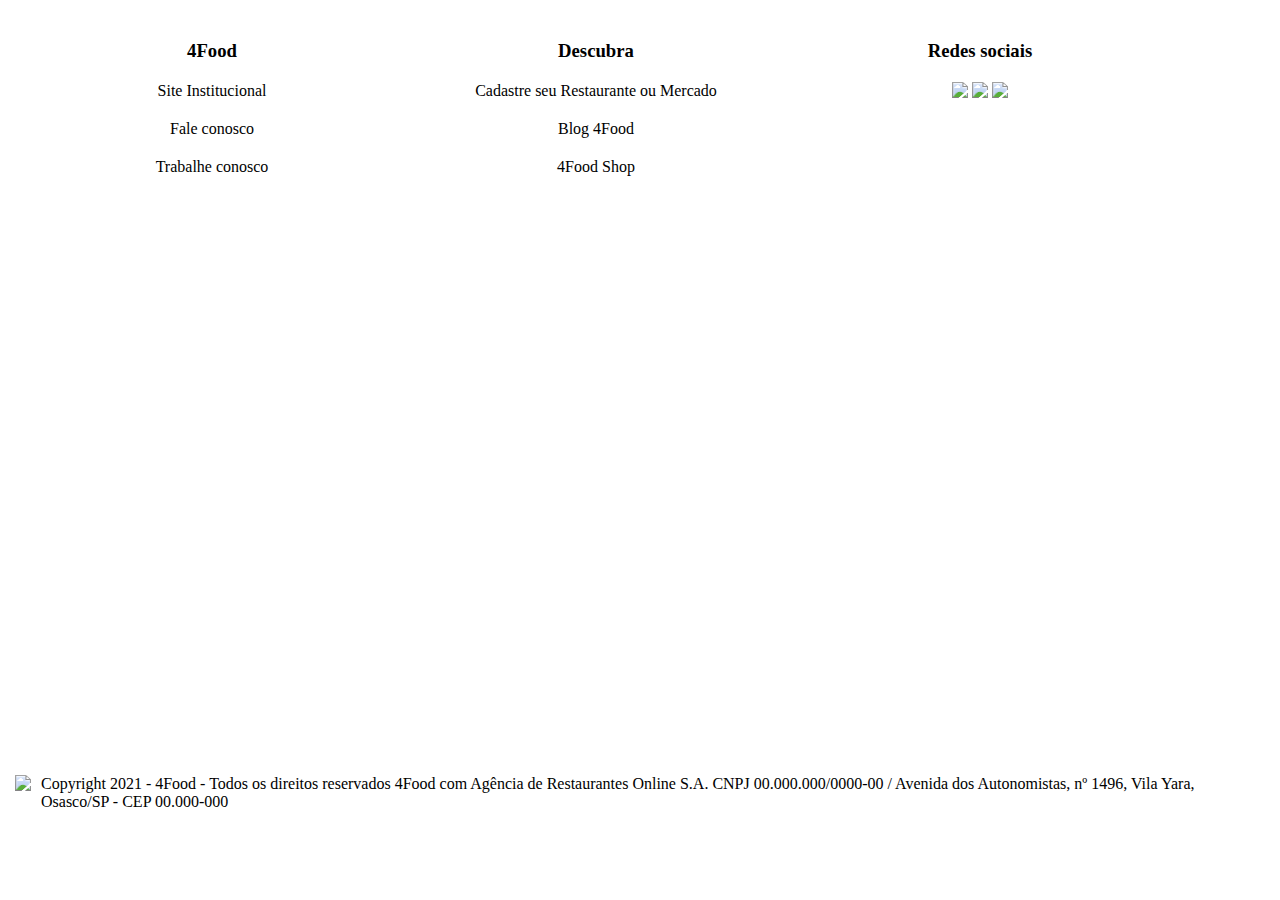
==== index.html @ 85aeff0b "Merge pull request #2 from future4code/marcos-footer" ====
<!DOCTYPE html>
<html lang="pt-BR">

<head>
    <meta charset="UTF-8">
    <meta http-equiv="X-UA-Compatible" content="IE=edge">
    <meta name="viewport" content="width=device-width,user-scalable=yes, initial-scale=1.0">
    <title>Document</title>
    <link rel="stylesheet" type="text/CSS" href="style.css">
</head>

<body>
    <header>

    </header>
    <main>

    </main>
    <section>
        <div class="colunas-section">
            <div class="filhos">
                <h3> 4Food</h3>
                <p>Site Institucional</p>
                <p>Fale conosco</p>
                <p>Trabalhe conosco</p>

            </div>
            <div class="filhos">
                <h3> Descubra</h3>
                <p> Cadastre seu Restaurante ou Mercado</p>
                <p> Blog 4Food</p>
                <p>4Food Shop</p>
            </div>
            <div class="icones">
                <h3> Redes sociais</h3>
                <a href="https://twitter.com/" target="_blank"><img src="../Shaw-landing-page2/png/twitter.png"></a>
                <a href="https://pt-br.facebook.com/" target="_blank"> <img
                        src="../Shaw-landing-page2/png/facebook.png"></a>
                <a href="https://www.instagram.com/" target="_blank"> <img
                        src="../Shaw-landing-page2/png/instagram.png"></a>
            </div>
        </div>

    </section>

    <footer>
        <div class="logo">
            <img src="../Shaw-landing-page2/png/4food.png">
        </div>
        <div>
            <div class="divP">
                <p>Copyright 2021 - 4Food - Todos os direitos reservados 4Food com Agência de Restaurantes Online S.A.

                    CNPJ 00.000.000/0000-00 / Avenida dos Autonomistas, nº 1496, Vila Yara, Osasco/SP - CEP 00.000-000
                </p>
            </div>


    </footer>

</body>

</html>
---- style.css ----
*{
    margin: 0;
    padding: 0;
}

.filhos{
    text-align: center;
    
}

.icones img{
    width: 20px;
}

section{
    display: flex;       
    columns: repeat(3);    
    column-gap: 20px;
    margin: 20px;
    height: 80vh;
    text-align: center;  
    border: 20px;
    
}
section h3{
    width: 30vw;
    margin-bottom: 20px;
    margin-top: 20px;
}
.colunas-section{
    display:flex;
    flex-flow: row wrap;
    text-align: center;
    width: 90vw;
    justify-content: center;  

    
}
section p{
    margin-bottom: 20px;
}

footer{    
    padding: 10px;
    display: flex;  
    /* background-color: aqua;  */
    
    
}

.logo img{
    width: 50px;   

}
.logo{
    /* width: 10vw;     */
    /* align-self: flex-start; */
    align-items: flex-end;
    margin: 5px;
}
.divP{
    /* width: 40vw; */
    margin: 5px;
    
}
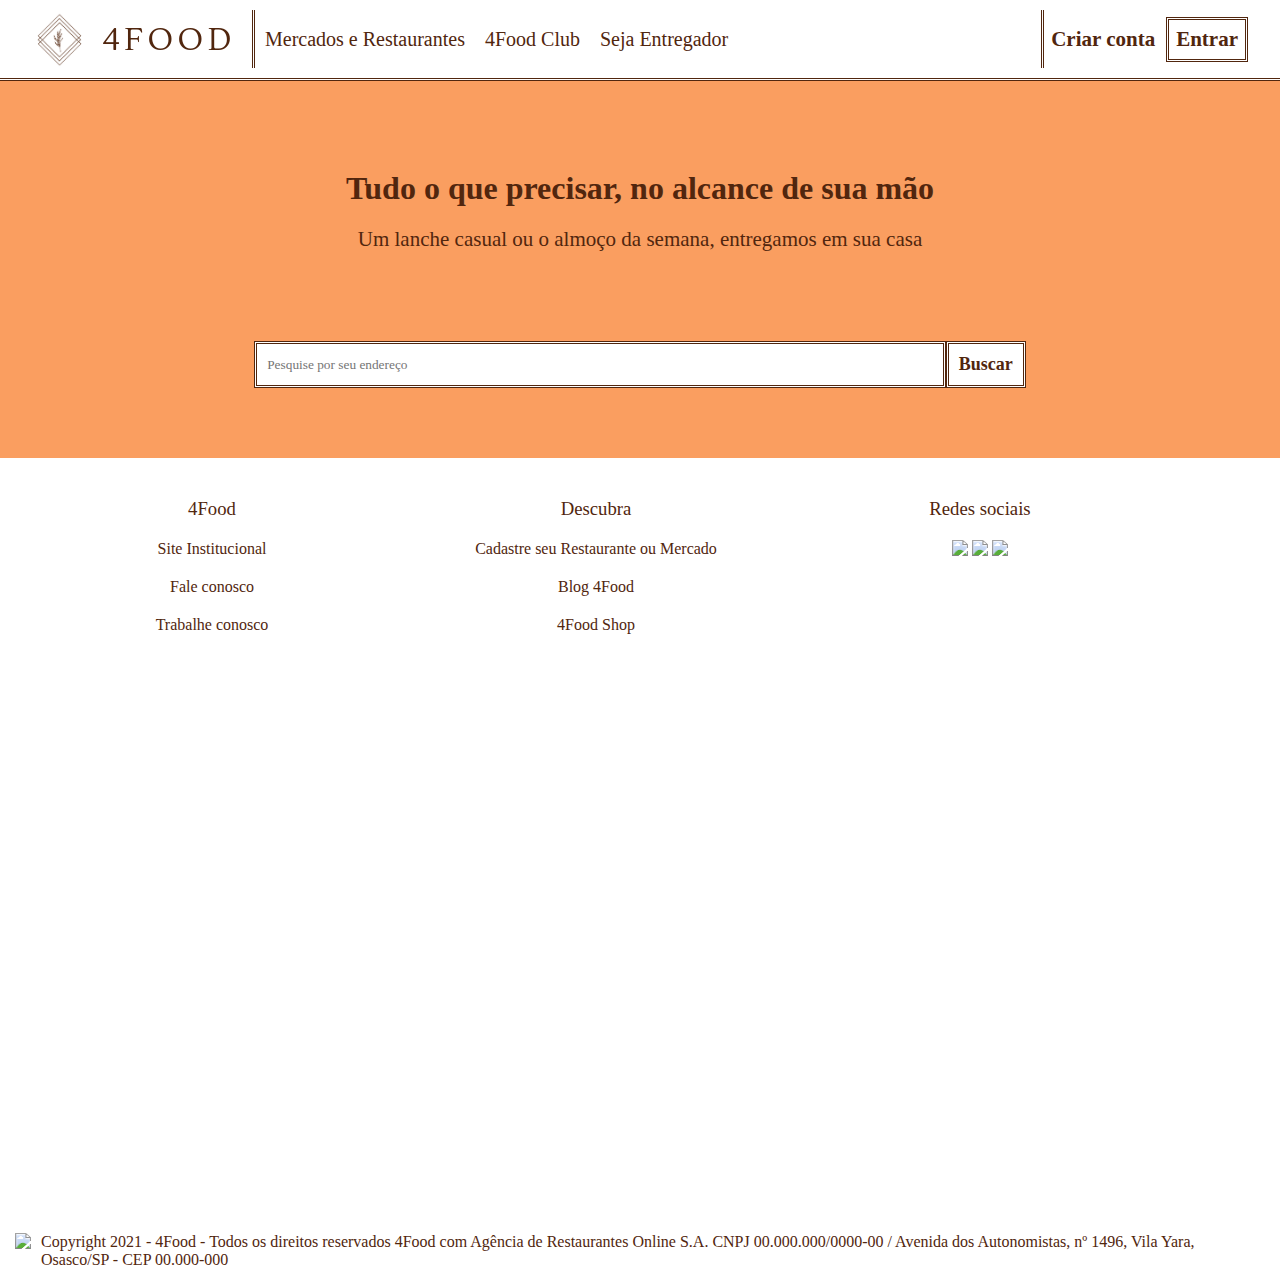
==== commit 0f8d2fd3: "Merge branch 'master' into matheus-souza-header" ====
--- a/index.html
+++ b/index.html
@@ -11,9 +11,36 @@
 
 <body>
     <header>
-
+        <div id="header-flexpai">
+            <div id="header-esquerda">
+                <div id="logo">
+                    <img id="logo-img1" src="/img-header/Logo.png" alt="Logo 4Food">
+                    <img id="logo-img2" src="/img-header/Texto-logo.png" alt="4Food">
+                </div>
+                <div id="menu-header">
+                    <p>Mercados e Restaurantes</p>
+                    <p>4Food Club</p>
+                    <p>Seja Entregador</p>
+                </div>
+            </div>
+            <div class="login">
+                <a href=""><button id="botao-criar">Criar conta</button></a>
+                <a href=""><button>Entrar</button></a>
+            </div>
+        </div>
     </header>
     <main>
+        <div id="container-chamadas">
+            <div id="chamada1">
+                <h1>Tudo o que precisar, no alcance de sua mão</h1>
+                <h2>Um lanche casual ou o almoço da semana, entregamos em sua casa</h2>
+            </div>
+            <div id="pesquisa-endereco">
+                <input type="text" placeholder="Pesquise por seu endereço">
+                <button type="submit">Buscar</button>
+            </div>
+        </div>
+       
 
     </main>
     <section>
--- a/style.css
+++ b/style.css
@@ -1,6 +1,253 @@
 *{
     margin: 0;
     padding: 0;
+    color: #51260e;
+    font-family: 'Times New Roman', Times, serif;
+    font-weight: lighter;
+}
+
+/* Definições Header*/
+
+header{
+    /* background-color: aqua; */
+    display: flex;
+    justify-content: center;
+    border-bottom: 3px double #51260e;
+}
+#header-flexpai{
+    /* background-color: aqua; */
+    display: flex;
+    flex-flow: row wrap;
+    align-items: center;
+    justify-content: space-between;
+    width: 95vw;
+    height: auto;
+}
+#header-esquerda{
+    width: 75%;
+    display: flex;
+    flex-flow: row wrap;
+    align-items: center;
+}
+#logo{
+    /* background-color: aqua; */
+    border-right: 3px double #51260e;
+    display: flex;
+    width: 220px;
+    align-items: center;
+    margin:10px 0;
+}
+#logo-img1{
+    width: 55px;
+}
+#menu-header{
+    /* background-color: aqua; */
+    display: flex; 
+    flex-flow: row wrap;
+}
+#menu-header p{
+    font-size: 20px;
+    margin: 0 10px;
+}
+.login{
+    /* background-color: aqua; */
+    border-left: 3px double #51260e;
+    padding: 4.5px 0;
+}
+.login button{
+    border: 3px double #51260e;
+    background-color: #ffffffff;
+    font: bold 21px serif;
+    margin: 2px 0px;
+    padding: 7px;
+}
+#botao-criar{
+    border: none;
+    background-color: #ffffffff;
+    font: bold 21px serif;
+    margin: 2px 0px;
+    padding: 7px;
+}
+
+/* Definições responsividade Header*/
+
+@media screen and (min-device-width:439px) and (max-device-width:995px){
+
+    #header-esquerda{
+        width: 50%;
+        display: flex;
+        flex-flow: row wrap;
+        align-items: center;
+    }
+    #menu-header{
+        display: none; 
+        flex-flow: row wrap;
+    }
+}
+
+@media screen and (min-device-width:386px) and (max-device-width:438px){
+
+    #header-esquerda{
+        width: 50%;
+        display: flex;
+        flex-flow: row wrap;
+        align-items: center;
+    }
+    #logo{
+        border-right: 0px double #51260e;
+        display: flex;
+        width: 90%;
+        align-items: center;
+        margin:10px 0;
+    }
+    #logo-img2{
+        width: 70%;
+    }
+    #logo-img1{
+        width: 30%;
+    }
+    #menu-header{
+        display: none; 
+        flex-flow: row wrap;
+    }
+    .login{
+        /* background-color: aqua; */
+        border-left: 3px double #51260e;
+        padding: 4.5px 0;
+    }
+    .login button{
+        border: 3px double #51260e;
+        background-color: #ffffffff;
+        font: bold 18px serif;
+        margin: 2px 0px;
+        padding: 7px;
+    }
+    #botao-criar{
+        border: none;
+        background-color: #ffffffff;
+        font: bold 18px serif;
+        margin: 2px 0px;
+        padding: 7px;
+    }
+}
+@media screen and (min-device-width:320px) and (max-device-width:385px){
+
+    #header-esquerda{
+        width: 50%;
+        display: flex;
+        flex-flow: row wrap;
+        align-items: center;
+    }
+    #logo{
+        border-right: 0px double #51260e;
+        display: flex;
+        width: 90%;
+        align-items: center;
+        margin:10px 0;
+    }
+    #logo-img2{
+        width: 70%;
+    }
+    #logo-img1{
+        width: 30%;
+    }
+    #menu-header{
+        display: none; 
+        flex-flow: row wrap;
+    }
+    .login{
+        border-left: 3px double #51260e;
+        padding: 4.5px 20px;
+    }
+    .login button{
+        border: 3px double #51260e;
+        background-color: #ffffffff;
+        font: bold 18px serif;
+        margin: 2px 0px;
+        padding: 7px;
+    }
+    #botao-criar{
+        display: none;
+        border: none;
+        background-color: #ffffffff;
+        font: bold 18px serif;
+        margin: 2px 0px;
+        padding: 7px;
+    }
+}
+
+/* Definições da Main */
+
+#container-chamadas{
+    background-color: #fa9e60;
+    display: flex;
+    flex-direction: column;
+    justify-content: center;
+    text-align: center;
+    align-items: center;
+
+}
+#chamada1{
+    width: 50%;
+    height: 20vh;
+    padding: 40px 0;
+    display: flex;
+    flex-direction: column;
+    text-align: center;
+    justify-content: center;   
+}
+#chamada1 h1{
+    margin: 10px 0;
+    font-size: 32px;
+    font-weight: bold;
+}
+#chamada1 h2{
+    margin: 10px 0;
+    font-size: 21px;
+    font-weight: lighter;
+}
+#pesquisa-endereco{
+    /* background-color: aqua; */
+    width: 65%;
+    padding-bottom: 70px;
+    display: flex;
+    flex-direction: row;
+    justify-content: center;
+}
+#pesquisa-endereco input{
+    width: 80%;
+    padding: 10px;
+    border: 3px double ;
+}
+#pesquisa-endereco button{
+    border: 3px double #51260e;
+    background-color: #ffffffff;
+    font: bold 18px serif;
+    padding: 10px;
+}
+
+/* Responsividade Container Chamadas*/
+
+@media screen and (min-device-width:320px) and (max-device-width:425px){
+    #chamada1{
+        width: 85%;
+        height: 20vh;
+        padding: 40px 0;
+        display: flex;
+        flex-direction: column;
+        text-align: center;
+        justify-content: center;   
+    }
+    #pesquisa-endereco{
+        /* background-color: aqua; */
+        width: 85%;
+        padding-bottom: 70px;
+        display: flex;
+        flex-direction: row;
+        justify-content: center;
+    }
+}
+=======
 }
 
 .filhos{
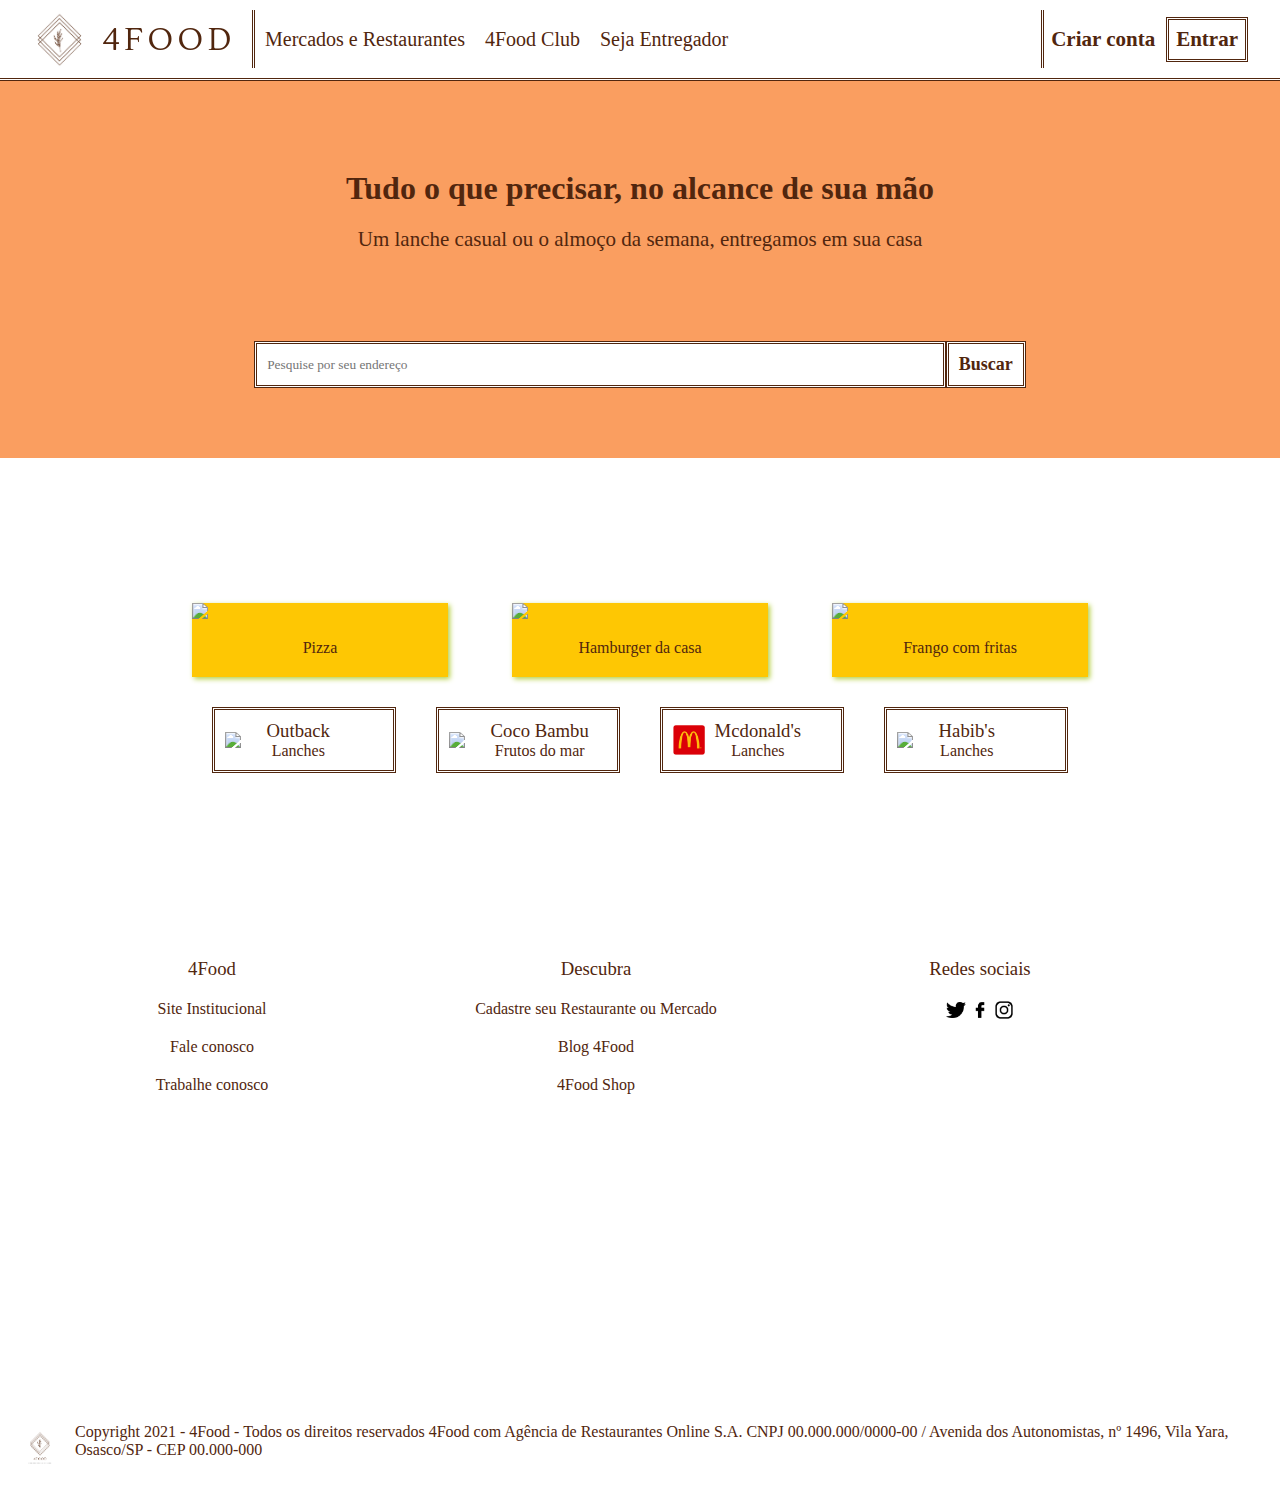
==== commit 6935360e: "cards-produtos e cards mercados" ====
--- a/index.html
+++ b/index.html
@@ -40,9 +40,73 @@
                 <button type="submit">Buscar</button>
             </div>
         </div>
-       
+
+        <div id="chamada2">
+            <div id="container-produtos">
+                <div class="card-produtos">
+                    <img class="img-produtos"
+                        src="https://encrypted-tbn0.gstatic.com/images?q=tbn:ANd9GcTQbc4IU8F9WM96T_GOR7ma2NWfwMwD1ORxpg&usqp=CAU">
+                    <p>Pizza</p>
+                </div>
+
+                <div class="card-produtos">
+                    <img class="img-produtos"
+                        src="https://p4.wallpaperbetter.com/wallpaper/902/877/69/hamburger-desktop-photo-wallpaper-preview.jpg">
+                    <p>Hamburger da casa</p>
+                </div>
+
+                <div class="card-produtos">
+                    <img class="img-produtos"
+                        src="https://img.elo7.com.br/product/original/22565B3/adesivo-parede-prato-comida-frango-salada-restaurante-lindo-adesivo-parede.jpg">
+                    <p>Frango com fritas</p>
+                </div>
+            </div>
+
+            <div id="container-mercados">
+                <div class="card-mercado">
+                    <img class="img-mercado" src="https://faminto.com/view/img/menu/2442/logo.png">
+                    <div class="texto-mercado">
+                        <h3>Outback</h3>
+                        <p>Lanches</p>
+                    </div>
+
+                </div>
+
+                <div class="card-mercado">
+                    <img class="img-mercado"
+                        src="https://static-images.ifood.com.br/image/upload/t_high/logosgde/725cba27-3ad0-4ae4-8fef-99df987c9c67_COCOB_IANIA.png">
+                    <div class="texto-mercado">
+                        <h3>Coco Bambu</h3>
+                        <p>Frutos do mar</p>
+                    </div>
+
+                </div>
+
+                <div class="card-mercado">
+                    <img class="img-mercado"
+                        src="[data-uri]">
+                    <div class="texto-mercado">
+                        <h3>Mcdonald's</h3>
+                        <p>Lanches</p>
+                    </div>
+
+                </div>
+
+                <div class="card-mercado">
+                    <img class="img-mercado" src="https://site.alphacode.com.br/wp-content/uploads/2019/08/icon.png">
+                    <div class="texto-mercado">
+                        <h3>Habib's</h3>
+                        <p>Lanches</p>
+                    </div>
+
+                </div>
+            </div>
+        </div>
+
+
 
     </main>
+
     <section>
         <div class="colunas-section">
             <div class="filhos">
@@ -60,11 +124,9 @@
             </div>
             <div class="icones">
                 <h3> Redes sociais</h3>
-                <a href="https://twitter.com/" target="_blank"><img src="../Shaw-landing-page2/png/twitter.png"></a>
-                <a href="https://pt-br.facebook.com/" target="_blank"> <img
-                        src="../Shaw-landing-page2/png/facebook.png"></a>
-                <a href="https://www.instagram.com/" target="_blank"> <img
-                        src="../Shaw-landing-page2/png/instagram.png"></a>
+                <a href="https://twitter.com/" target="_blank"><img src="/png/twitter.png"></a>
+                <a href="https://pt-br.facebook.com/" target="_blank"> <img src="/png/facebook.png"></a>
+                <a href="https://www.instagram.com/" target="_blank"> <img src="/png/instagram.png"></a>
             </div>
         </div>
 
@@ -72,7 +134,7 @@
 
     <footer>
         <div class="logo">
-            <img src="../Shaw-landing-page2/png/4food.png">
+            <img src="/png/4food.png">
         </div>
         <div>
             <div class="divP">
--- a/style.css
+++ b/style.css
@@ -247,11 +247,95 @@
         justify-content: center;
     }
 }
-=======
-}
-
+
+/* <<<<<<<<< id = chamada2 >>>>>>>>>> */
+
+#chamada2{
+    display: flex;
+    flex-direction: column;    
+    align-items: center;
+    justify-content: center;
+    margin-top: 10px;
+    min-height: 50vh;    
+    column-gap: 10px;
+    
+    /* background-color: #51260e;  */
+    
+    
+}
+#container-produtos{
+    display: flex;
+    flex-direction: row;
+    align-items: center;
+    justify-content: space-between;
+    margin: 10px;
+    width: 70vw;
+}
+
+#container-mercados{
+    display: flex;
+    flex-direction: row;
+    align-items: center;
+    justify-content: space-between;
+    width: 70vw;
+}
+.card-produtos{
+    display: flex;
+    flex-direction: column;
+    justify-content: space-between;
+    align-items: center;
+    box-shadow: 2px 2px 5px #b6d048;
+    text-align: center;
+    width: 20vw;
+    background-color: #fec703;
+}
+
+.card-produtos:hover{
+    -moz-transform: scale(1.1);
+    -webkit-transform: scale(1.3);
+    transform: scale(1.1);
+    transition: 0.2s;
+
+}
+.img-produtos{
+    width: 100%;
+}
+
+.card-produtos p{
+    margin: 20px 0;
+}
+
+.card-mercado{
+    display: flex;
+    flex-direction: row;
+    /* justify-content: space-between; */
+    align-items: center;
+    border: 3px double #51260e;
+    text-align: center;
+    width: 20%;
+    padding: 10px;
+    margin: 20px;
+    transition: 0.8s linear;
+}
+
+.card-mercado:hover{
+    box-shadow: 0px 0px 0px 15px #51260e;
+}
+
+.texto-mercado{
+    margin: 0 10px;
+}
+.img-mercado{
+    width: 20%;
+    
+}
+
+
+
+/* <<<<<<<<<<< Section e Footer>>>>>>>>>>> */
 .filhos{
-    text-align: center;
+    text-align: center;   
+   
     
 }
 
@@ -264,7 +348,7 @@
     columns: repeat(3);    
     column-gap: 20px;
     margin: 20px;
-    height: 80vh;
+    height: 50vh;
     text-align: center;  
     border: 20px;
     
@@ -273,6 +357,7 @@
     width: 30vw;
     margin-bottom: 20px;
     margin-top: 20px;
+    text-align: center;
 }
 .colunas-section{
     display:flex;
@@ -289,8 +374,7 @@
 
 footer{    
     padding: 10px;
-    display: flex;  
-    /* background-color: aqua;  */
+    display: flex;    
     
     
 }
@@ -299,14 +383,57 @@
     width: 50px;   
 
 }
-.logo{
-    /* width: 10vw;     */
-    /* align-self: flex-start; */
+.logo{    
     align-items: flex-end;
     margin: 5px;
 }
-.divP{
-    /* width: 40vw; */
+.divP{    
     margin: 5px;
     
 }
+
+/* <<<<<<<<<<<<<<<<<<<<<<<Responsividade da chamada2>>>>>>>>>>>>>>>>> */
+
+@media screen and (min-device-width : 320px) and (max-device-width : 480px){
+    
+    .card-produtos p{
+        font-size: 0.8rem;
+    }
+    
+    #container-mercados{ 
+        display: grid; 
+        grid-template-columns: repeat(2, 50%);        
+        gap: 10px;        
+        margin: 0 20px;
+        padding: 0 10px;     
+        
+    }   
+    
+    .card-mercado{
+        width: 120px;
+        padding: 5px;
+        margin: 10px;
+    }
+
+    .texto-mercado h3{       
+        font-size: 0.8rem;
+    }
+    .texto-mercado p{
+        font-size: 0.6rem;
+    }
+
+    .img-mercado{
+        width: 50%;
+    }
+
+    .filhos{
+        display: flex;
+        flex-direction: column;
+        justify-content: flex-end;
+        align-items: center;
+    }
+
+    section{
+        height: 60vh;
+    }
+}
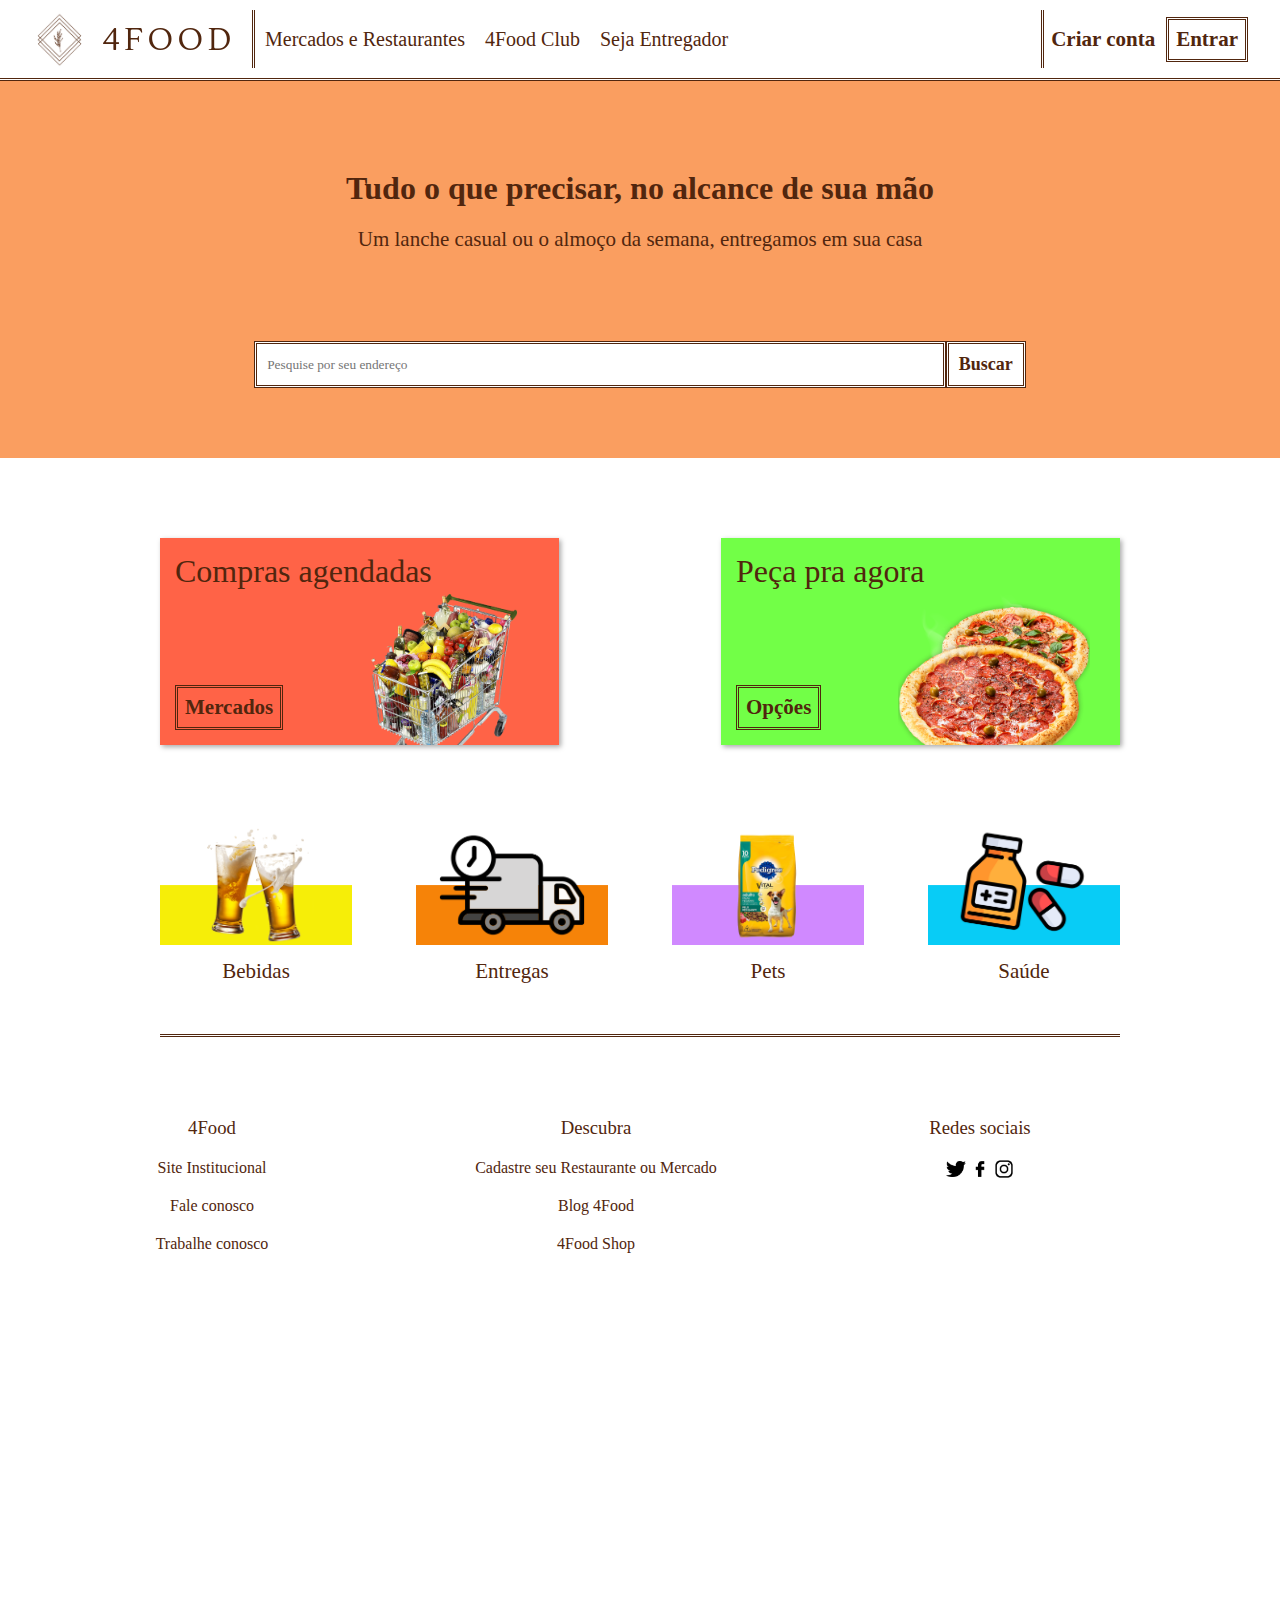
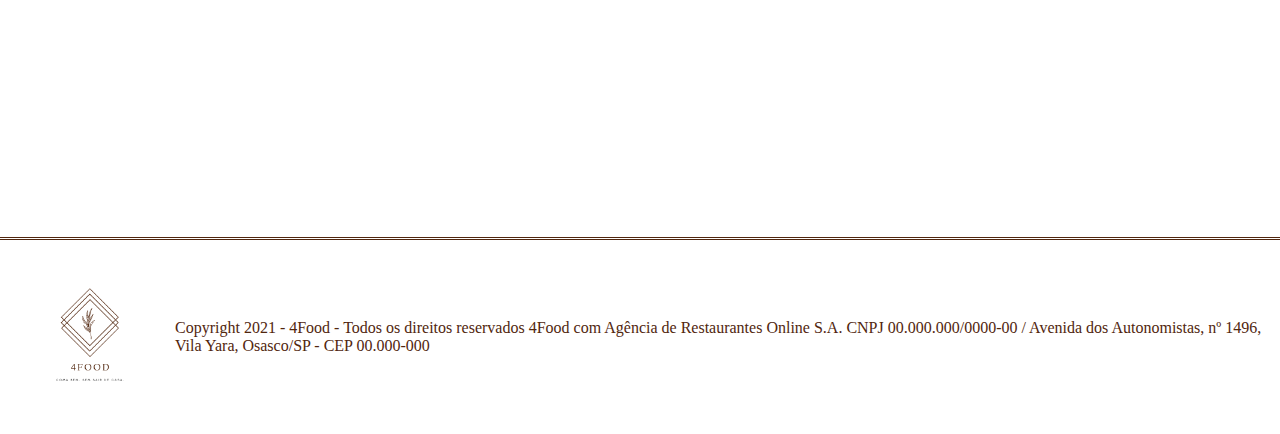
==== commit a8642068: "Criei alguns cards para conteudo da Main" ====
--- a/index.html
+++ b/index.html
@@ -1,152 +1,134 @@
 <!DOCTYPE html>
 <html lang="pt-BR">
+  <head>
+    <meta charset="UTF-8" />
+    <meta http-equiv="X-UA-Compatible" content="IE=edge" />
+    <meta
+      name="viewport"
+      content="width=device-width,user-scalable=yes, initial-scale=1.0"
+    />
+    <title>Document</title>
+    <link rel="stylesheet" type="text/CSS" href="style.css" />
+  </head>
 
-<head>
-    <meta charset="UTF-8">
-    <meta http-equiv="X-UA-Compatible" content="IE=edge">
-    <meta name="viewport" content="width=device-width,user-scalable=yes, initial-scale=1.0">
-    <title>Document</title>
-    <link rel="stylesheet" type="text/CSS" href="style.css">
-</head>
+  <body>
+    <header>
+      <div id="header-flexpai">
+        <div id="header-esquerda">
+          <div id="logo">
+            <img id="logo-img1" src="/img-header/Logo.png" alt="Logo 4Food" />
+            <img id="logo-img2" src="/img-header/Texto-logo.png" alt="4Food" />
+          </div>
+          <div id="menu-header">
+            <p>Mercados e Restaurantes</p>
+            <p>4Food Club</p>
+            <p>Seja Entregador</p>
+          </div>
+        </div>
+        <div class="login">
+          <a href=""><button id="botao-criar">Criar conta</button></a>
+          <a href=""><button>Entrar</button></a>
+        </div>
+      </div>
+    </header>
 
-<body>
-    <header>
-        <div id="header-flexpai">
-            <div id="header-esquerda">
-                <div id="logo">
-                    <img id="logo-img1" src="/img-header/Logo.png" alt="Logo 4Food">
-                    <img id="logo-img2" src="/img-header/Texto-logo.png" alt="4Food">
-                </div>
-                <div id="menu-header">
-                    <p>Mercados e Restaurantes</p>
-                    <p>4Food Club</p>
-                    <p>Seja Entregador</p>
-                </div>
+    <main>
+      <div id="container-chamadas">
+        <div id="chamada1">
+          <h1>Tudo o que precisar, no alcance de sua mão</h1>
+          <h2>
+            Um lanche casual ou o almoço da semana, entregamos em sua casa
+          </h2>
+        </div>
+        <div id="pesquisa-endereco">
+          <input type="text" placeholder="Pesquise por seu endereço" />
+          <button type="submit">Buscar</button>
+        </div>
+        <div id="chamada3">
+          <div id="cards-grandes">
+            <div id="card-grande1">
+              <h1>Compras agendadas</h1>
+              <div class="img-card">
+                <button>Mercados</button>
+                <img
+                  src="/img-chamada-3/carrinho.png"
+                  alt="Carrinho de compras"
+                />
+              </div>
             </div>
-            <div class="login">
-                <a href=""><button id="botao-criar">Criar conta</button></a>
-                <a href=""><button>Entrar</button></a>
+            <div id="card-grande2">
+              <h1>Peça pra agora</h1>
+              <div class="img-card">
+                <button>Opções</button>
+                <img
+                  src="/img-chamada-3/pizzas-png-transparente.png"
+                  alt="Pizza"
+                />
+              </div>
             </div>
+          </div>
+          <div id="cards-pequenos">
+              <div class="card-pequeno">
+                 <img src="/img-chamada-3/bebidas.png" alt="">
+                <p>Bebidas</p>
+              </div>
+              <div class="card-pequeno">
+                 <img src="/img-chamada-3/rapido.png" alt="">
+                <p>Entregas</p>
+              </div>
+              <div class="card-pequeno">
+                 <img src="/img-chamada-3/ração.png" alt="">
+                <p>Pets</p>
+              </div>
+              <div class="card-pequeno">
+                 <img src="/img-chamada-3/remedio.png" alt="">
+                <p>Saúde</p>
+              </div>
+          </div>
         </div>
-    </header>
-    <main>
-        <div id="container-chamadas">
-            <div id="chamada1">
-                <h1>Tudo o que precisar, no alcance de sua mão</h1>
-                <h2>Um lanche casual ou o almoço da semana, entregamos em sua casa</h2>
-            </div>
-            <div id="pesquisa-endereco">
-                <input type="text" placeholder="Pesquise por seu endereço">
-                <button type="submit">Buscar</button>
-            </div>
-        </div>
-
-        <div id="chamada2">
-            <div id="container-produtos">
-                <div class="card-produtos">
-                    <img class="img-produtos"
-                        src="https://encrypted-tbn0.gstatic.com/images?q=tbn:ANd9GcTQbc4IU8F9WM96T_GOR7ma2NWfwMwD1ORxpg&usqp=CAU">
-                    <p>Pizza</p>
-                </div>
-
-                <div class="card-produtos">
-                    <img class="img-produtos"
-                        src="https://p4.wallpaperbetter.com/wallpaper/902/877/69/hamburger-desktop-photo-wallpaper-preview.jpg">
-                    <p>Hamburger da casa</p>
-                </div>
-
-                <div class="card-produtos">
-                    <img class="img-produtos"
-                        src="https://img.elo7.com.br/product/original/22565B3/adesivo-parede-prato-comida-frango-salada-restaurante-lindo-adesivo-parede.jpg">
-                    <p>Frango com fritas</p>
-                </div>
-            </div>
-
-            <div id="container-mercados">
-                <div class="card-mercado">
-                    <img class="img-mercado" src="https://faminto.com/view/img/menu/2442/logo.png">
-                    <div class="texto-mercado">
-                        <h3>Outback</h3>
-                        <p>Lanches</p>
-                    </div>
-
-                </div>
-
-                <div class="card-mercado">
-                    <img class="img-mercado"
-                        src="https://static-images.ifood.com.br/image/upload/t_high/logosgde/725cba27-3ad0-4ae4-8fef-99df987c9c67_COCOB_IANIA.png">
-                    <div class="texto-mercado">
-                        <h3>Coco Bambu</h3>
-                        <p>Frutos do mar</p>
-                    </div>
-
-                </div>
-
-                <div class="card-mercado">
-                    <img class="img-mercado"
-                        src="[data-uri]">
-                    <div class="texto-mercado">
-                        <h3>Mcdonald's</h3>
-                        <p>Lanches</p>
-                    </div>
-
-                </div>
-
-                <div class="card-mercado">
-                    <img class="img-mercado" src="https://site.alphacode.com.br/wp-content/uploads/2019/08/icon.png">
-                    <div class="texto-mercado">
-                        <h3>Habib's</h3>
-                        <p>Lanches</p>
-                    </div>
-
-                </div>
-            </div>
-        </div>
-
-
-
+      </div>
     </main>
 
     <section>
-        <div class="colunas-section">
-            <div class="filhos">
-                <h3> 4Food</h3>
-                <p>Site Institucional</p>
-                <p>Fale conosco</p>
-                <p>Trabalhe conosco</p>
-
-            </div>
-            <div class="filhos">
-                <h3> Descubra</h3>
-                <p> Cadastre seu Restaurante ou Mercado</p>
-                <p> Blog 4Food</p>
-                <p>4Food Shop</p>
-            </div>
-            <div class="icones">
-                <h3> Redes sociais</h3>
-                <a href="https://twitter.com/" target="_blank"><img src="/png/twitter.png"></a>
-                <a href="https://pt-br.facebook.com/" target="_blank"> <img src="/png/facebook.png"></a>
-                <a href="https://www.instagram.com/" target="_blank"> <img src="/png/instagram.png"></a>
-            </div>
+      <div class="colunas-section">
+        <div class="filhos">
+          <h3>4Food</h3>
+          <p>Site Institucional</p>
+          <p>Fale conosco</p>
+          <p>Trabalhe conosco</p>
         </div>
-
+        <div class="filhos">
+          <h3>Descubra</h3>
+          <p>Cadastre seu Restaurante ou Mercado</p>
+          <p>Blog 4Food</p>
+          <p>4Food Shop</p>
+        </div>
+        <div class="icones">
+          <h3>Redes sociais</h3>
+          <a href="https://twitter.com/" target="_blank"
+            ><img src="/png/twitter.png"
+          /></a>
+          <a href="https://pt-br.facebook.com/" target="_blank">
+            <img src="/png/facebook.png"
+          /></a>
+          <a href="https://www.instagram.com/" target="_blank">
+            <img src="/png/instagram.png"
+          /></a>
+        </div>
+      </div>
     </section>
 
     <footer>
-        <div class="logo">
-            <img src="/png/4food.png">
-        </div>
-        <div>
-            <div class="divP">
-                <p>Copyright 2021 - 4Food - Todos os direitos reservados 4Food com Agência de Restaurantes Online S.A.
-
-                    CNPJ 00.000.000/0000-00 / Avenida dos Autonomistas, nº 1496, Vila Yara, Osasco/SP - CEP 00.000-000
-                </p>
-            </div>
-
-
+      <div class="logo">
+        <img src="/png/4food.png" />
+      </div>
+      <div class="divP">
+        <p>
+          Copyright 2021 - 4Food - Todos os direitos reservados 4Food com
+          Agência de Restaurantes Online S.A. CNPJ 00.000.000/0000-00 / Avenida
+          dos Autonomistas, nº 1496, Vila Yara, Osasco/SP - CEP 00.000-000
+        </p>
+      </div>
     </footer>
-
-</body>
-
-</html>+  </body>
+</html>
--- a/style.css
+++ b/style.css
@@ -225,215 +225,226 @@
     font: bold 18px serif;
     padding: 10px;
 }
+#chamada3{
+    background-color: #ffffffff;
+    width: 100%;
+    padding: 40px 0;
+    display: flex;
+    flex-flow: column wrap;
+    text-align: center;
+    justify-content: center;
+    align-items: center;
+
+}
+#cards-grandes{
+    width: 75%;
+    padding: 40px 0;
+    display: flex;
+    flex-direction: row;
+    text-align: center;
+    justify-content: space-between;
+}
+#card-grande1{
+    background-color: tomato;
+    padding-left: 15px;
+    padding-top: 15px;
+    display: flex;
+    flex-direction: column;
+    align-items: flex-start;
+    justify-content: space-between;
+    width: 40%;
+    box-shadow: 2px 2px 5px darkgrey;
+}
+#card-grande1 img{
+    width: 40%; 
+    margin-left: 20%;   
+    margin-right: 10%;   
+}
+#card-grande1 button{
+    border: 3px double #51260e;
+    background-color: inherit;
+    font: bold 21px serif;
+    width: max-content;
+    margin: 15px 0px;
+    padding: 7px;
+}
+#card-grande2{
+    background-color: rgb(114, 255, 71);
+    padding-left: 15px;
+    padding-top: 15px;
+    display: flex;
+    flex-direction: column;
+    align-items: flex-start;
+    justify-content: space-between;
+    width: 40%;
+    box-shadow: 2px 2px 5px darkgrey;
+}
+#card-grande2 img{
+    width: 50%; 
+    margin-left: 20%;   
+    margin-right: 10%;
+}
+#card-grande2 button{
+    border: 3px double #51260e;
+    background-color: inherit;
+    font: bold 21px serif;
+    margin: 15px 0px;
+    padding: 7px;
+}
+.img-card{
+    /* background-color: #fa9e60; */
+    width: 100%;
+    display: flex;
+    align-items: flex-end;
+    justify-content: space-between;
+}
+#cards-pequenos{
+    width: 75%;
+    padding: 40px 0;
+    display: flex;
+    flex-direction: row;
+    text-align: center;
+    justify-content: space-between;
+    border-bottom: 3px double #51260e;
+}
+.card-pequeno{
+    /* background-color: aqua; */
+    width: 20%;
+}
+.card-pequeno img{
+    width: 100%;
+}
+.card-pequeno p{
+    margin: 10px 0;
+    font-size: 21px;
+}
+.card-pequeno:hover{
+    transform: scale(1.1);
+    transition: 0.2s;
+}
+
 
 /* Responsividade Container Chamadas*/
+
+@media screen and (min-device-width:1750px) and (max-device-width:2560px){
+    #menu-header p{
+        font-size: 26px;
+    }
+    #chamada1 h1{
+        font-size: 41px;
+    }
+    #chamada1 h2{
+        font-size: 25px;
+    }
+    #pesquisa-endereco input{
+        font-size: 21px;
+    }
+    #card-grande1 button{
+        font: bold 31px serif;
+        margin: 25px 0px;
+    }
+    #card-grande2 button{
+        font: bold 31px serif;
+        margin: 25px 0px;
+    }
+    .card-pequeno p{
+        font-size: 31px;
+    }
+}
 
 @media screen and (min-device-width:320px) and (max-device-width:425px){
     #chamada1{
         width: 85%;
-        height: 20vh;
-        padding: 40px 0;
-        display: flex;
-        flex-direction: column;
-        text-align: center;
-        justify-content: center;   
     }
     #pesquisa-endereco{
-        /* background-color: aqua; */
         width: 85%;
-        padding-bottom: 70px;
-        display: flex;
-        flex-direction: row;
+    }
+    #card-grande1{
+        padding-top:10px;
+        padding-right:15px;
+        align-items: center;
+    }
+    #card-grande1{
+        font-size: 15px;
+    }
+    #card-grande2{
+        padding-left: 0px;
+        align-items: center;
+    }
+    #card-grande2{
+        font-size: 15px;
+    }
+    .img-card{
         justify-content: center;
     }
-}
-
-/* <<<<<<<<< id = chamada2 >>>>>>>>>> */
-
-#chamada2{
-    display: flex;
-    flex-direction: column;    
-    align-items: center;
-    justify-content: center;
-    margin-top: 10px;
-    min-height: 50vh;    
-    column-gap: 10px;
-    
-    /* background-color: #51260e;  */
-    
-    
-}
-#container-produtos{
-    display: flex;
-    flex-direction: row;
-    align-items: center;
-    justify-content: space-between;
-    margin: 10px;
-    width: 70vw;
-}
-
-#container-mercados{
-    display: flex;
-    flex-direction: row;
-    align-items: center;
-    justify-content: space-between;
-    width: 70vw;
-}
-.card-produtos{
-    display: flex;
-    flex-direction: column;
-    justify-content: space-between;
-    align-items: center;
-    box-shadow: 2px 2px 5px #b6d048;
-    text-align: center;
-    width: 20vw;
-    background-color: #fec703;
-}
-
-.card-produtos:hover{
-    -moz-transform: scale(1.1);
-    -webkit-transform: scale(1.3);
-    transform: scale(1.1);
-    transition: 0.2s;
-
-}
-.img-produtos{
-    width: 100%;
-}
-
-.card-produtos p{
-    margin: 20px 0;
-}
-
-.card-mercado{
-    display: flex;
-    flex-direction: row;
-    /* justify-content: space-between; */
-    align-items: center;
-    border: 3px double #51260e;
-    text-align: center;
-    width: 20%;
-    padding: 10px;
-    margin: 20px;
-    transition: 0.8s linear;
-}
-
-.card-mercado:hover{
-    box-shadow: 0px 0px 0px 15px #51260e;
-}
-
-.texto-mercado{
-    margin: 0 10px;
-}
-.img-mercado{
-    width: 20%;
-    
-}
-
-
-
-/* <<<<<<<<<<< Section e Footer>>>>>>>>>>> */
+    .img-card img{
+        display: none;
+    }
+    .card-pequeno p{
+        margin: 5px 0;
+        font-size: 15px;
+    }
+}
+@media screen and (min-device-width:300px) and (max-device-width:320px){
+    #card-grande1{
+        font-size: 12px;
+    }
+    #card-grande2{
+        font-size: 12px;
+    }
+    .card-pequeno p{
+        margin: 5px 0;
+        font-size: 15px;
+    }
+}
+
+footer{  
+    border-top: 3px double #51260e;  
+    padding: 15px 10px;
+    display: flex;  
+    align-items: center; 
+    /* background-color: aqua;  */   
+}
 .filhos{
-    text-align: center;   
-   
-    
-}
-
+    text-align: center;  
+}
 .icones img{
     width: 20px;
 }
-
 section{
     display: flex;       
     columns: repeat(3);    
     column-gap: 20px;
     margin: 20px;
-    height: 50vh;
+    height: 80vh;
     text-align: center;  
-    border: 20px;
-    
+    border: 20px; 
 }
 section h3{
     width: 30vw;
     margin-bottom: 20px;
     margin-top: 20px;
-    text-align: center;
 }
 .colunas-section{
     display:flex;
     flex-flow: row wrap;
     text-align: center;
     width: 90vw;
-    justify-content: center;  
-
-    
+    justify-content: center;      
 }
 section p{
     margin-bottom: 20px;
 }
-
-footer{    
-    padding: 10px;
-    display: flex;    
-    
-    
-}
-
-.logo img{
-    width: 50px;   
-
-}
-.logo{    
+.logo{
+    /* width: 10vw;     */
+    /* align-self: flex-start; */
     align-items: flex-end;
     margin: 5px;
 }
-.divP{    
-    margin: 5px;
-    
-}
-
-/* <<<<<<<<<<<<<<<<<<<<<<<Responsividade da chamada2>>>>>>>>>>>>>>>>> */
-
-@media screen and (min-device-width : 320px) and (max-device-width : 480px){
-    
-    .card-produtos p{
-        font-size: 0.8rem;
-    }
-    
-    #container-mercados{ 
-        display: grid; 
-        grid-template-columns: repeat(2, 50%);        
-        gap: 10px;        
-        margin: 0 20px;
-        padding: 0 10px;     
-        
-    }   
-    
-    .card-mercado{
-        width: 120px;
-        padding: 5px;
-        margin: 10px;
-    }
-
-    .texto-mercado h3{       
-        font-size: 0.8rem;
-    }
-    .texto-mercado p{
-        font-size: 0.6rem;
-    }
-
-    .img-mercado{
-        width: 50%;
-    }
-
-    .filhos{
-        display: flex;
-        flex-direction: column;
-        justify-content: flex-end;
-        align-items: center;
-    }
-
-    section{
-        height: 60vh;
-    }
-}
+.logo img{
+    width: 150px;   
+}
+.divP{
+    /* width: 40vw; */
+    margin: 5px;  
+}
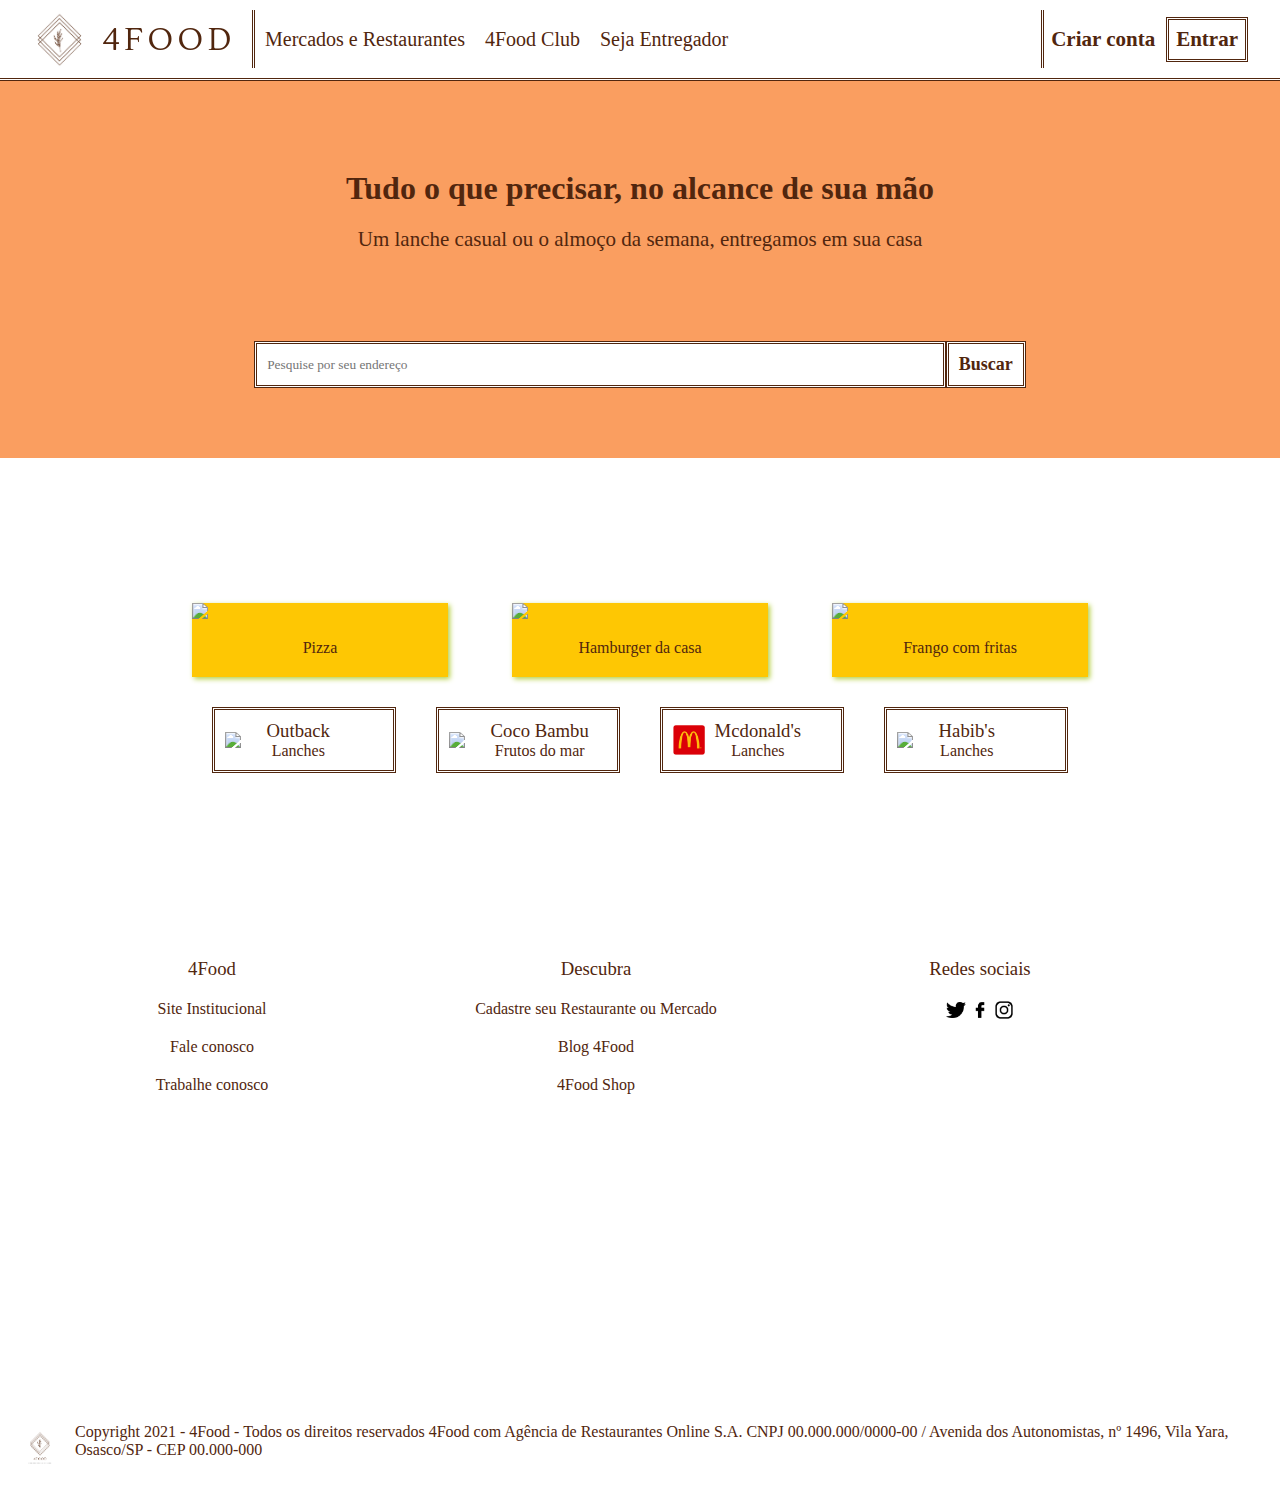
==== commit fce22804: "Merge pull request #4 from future4code/marcos-chamada2" ====
--- a/index.html
+++ b/index.html
@@ -1,134 +1,152 @@
 <!DOCTYPE html>
 <html lang="pt-BR">
-  <head>
-    <meta charset="UTF-8" />
-    <meta http-equiv="X-UA-Compatible" content="IE=edge" />
-    <meta
-      name="viewport"
-      content="width=device-width,user-scalable=yes, initial-scale=1.0"
-    />
+
+<head>
+    <meta charset="UTF-8">
+    <meta http-equiv="X-UA-Compatible" content="IE=edge">
+    <meta name="viewport" content="width=device-width,user-scalable=yes, initial-scale=1.0">
     <title>Document</title>
-    <link rel="stylesheet" type="text/CSS" href="style.css" />
-  </head>
+    <link rel="stylesheet" type="text/CSS" href="style.css">
+</head>
 
-  <body>
+<body>
     <header>
-      <div id="header-flexpai">
-        <div id="header-esquerda">
-          <div id="logo">
-            <img id="logo-img1" src="/img-header/Logo.png" alt="Logo 4Food" />
-            <img id="logo-img2" src="/img-header/Texto-logo.png" alt="4Food" />
-          </div>
-          <div id="menu-header">
-            <p>Mercados e Restaurantes</p>
-            <p>4Food Club</p>
-            <p>Seja Entregador</p>
-          </div>
+        <div id="header-flexpai">
+            <div id="header-esquerda">
+                <div id="logo">
+                    <img id="logo-img1" src="/img-header/Logo.png" alt="Logo 4Food">
+                    <img id="logo-img2" src="/img-header/Texto-logo.png" alt="4Food">
+                </div>
+                <div id="menu-header">
+                    <p>Mercados e Restaurantes</p>
+                    <p>4Food Club</p>
+                    <p>Seja Entregador</p>
+                </div>
+            </div>
+            <div class="login">
+                <a href=""><button id="botao-criar">Criar conta</button></a>
+                <a href=""><button>Entrar</button></a>
+            </div>
         </div>
-        <div class="login">
-          <a href=""><button id="botao-criar">Criar conta</button></a>
-          <a href=""><button>Entrar</button></a>
+    </header>
+    <main>
+        <div id="container-chamadas">
+            <div id="chamada1">
+                <h1>Tudo o que precisar, no alcance de sua mão</h1>
+                <h2>Um lanche casual ou o almoço da semana, entregamos em sua casa</h2>
+            </div>
+            <div id="pesquisa-endereco">
+                <input type="text" placeholder="Pesquise por seu endereço">
+                <button type="submit">Buscar</button>
+            </div>
         </div>
-      </div>
-    </header>
 
-    <main>
-      <div id="container-chamadas">
-        <div id="chamada1">
-          <h1>Tudo o que precisar, no alcance de sua mão</h1>
-          <h2>
-            Um lanche casual ou o almoço da semana, entregamos em sua casa
-          </h2>
+        <div id="chamada2">
+            <div id="container-produtos">
+                <div class="card-produtos">
+                    <img class="img-produtos"
+                        src="https://encrypted-tbn0.gstatic.com/images?q=tbn:ANd9GcTQbc4IU8F9WM96T_GOR7ma2NWfwMwD1ORxpg&usqp=CAU">
+                    <p>Pizza</p>
+                </div>
+
+                <div class="card-produtos">
+                    <img class="img-produtos"
+                        src="https://p4.wallpaperbetter.com/wallpaper/902/877/69/hamburger-desktop-photo-wallpaper-preview.jpg">
+                    <p>Hamburger da casa</p>
+                </div>
+
+                <div class="card-produtos">
+                    <img class="img-produtos"
+                        src="https://img.elo7.com.br/product/original/22565B3/adesivo-parede-prato-comida-frango-salada-restaurante-lindo-adesivo-parede.jpg">
+                    <p>Frango com fritas</p>
+                </div>
+            </div>
+
+            <div id="container-mercados">
+                <div class="card-mercado">
+                    <img class="img-mercado" src="https://faminto.com/view/img/menu/2442/logo.png">
+                    <div class="texto-mercado">
+                        <h3>Outback</h3>
+                        <p>Lanches</p>
+                    </div>
+
+                </div>
+
+                <div class="card-mercado">
+                    <img class="img-mercado"
+                        src="https://static-images.ifood.com.br/image/upload/t_high/logosgde/725cba27-3ad0-4ae4-8fef-99df987c9c67_COCOB_IANIA.png">
+                    <div class="texto-mercado">
+                        <h3>Coco Bambu</h3>
+                        <p>Frutos do mar</p>
+                    </div>
+
+                </div>
+
+                <div class="card-mercado">
+                    <img class="img-mercado"
+                        src="[data-uri]">
+                    <div class="texto-mercado">
+                        <h3>Mcdonald's</h3>
+                        <p>Lanches</p>
+                    </div>
+
+                </div>
+
+                <div class="card-mercado">
+                    <img class="img-mercado" src="https://site.alphacode.com.br/wp-content/uploads/2019/08/icon.png">
+                    <div class="texto-mercado">
+                        <h3>Habib's</h3>
+                        <p>Lanches</p>
+                    </div>
+
+                </div>
+            </div>
         </div>
-        <div id="pesquisa-endereco">
-          <input type="text" placeholder="Pesquise por seu endereço" />
-          <button type="submit">Buscar</button>
-        </div>
-        <div id="chamada3">
-          <div id="cards-grandes">
-            <div id="card-grande1">
-              <h1>Compras agendadas</h1>
-              <div class="img-card">
-                <button>Mercados</button>
-                <img
-                  src="/img-chamada-3/carrinho.png"
-                  alt="Carrinho de compras"
-                />
-              </div>
-            </div>
-            <div id="card-grande2">
-              <h1>Peça pra agora</h1>
-              <div class="img-card">
-                <button>Opções</button>
-                <img
-                  src="/img-chamada-3/pizzas-png-transparente.png"
-                  alt="Pizza"
-                />
-              </div>
-            </div>
-          </div>
-          <div id="cards-pequenos">
-              <div class="card-pequeno">
-                 <img src="/img-chamada-3/bebidas.png" alt="">
-                <p>Bebidas</p>
-              </div>
-              <div class="card-pequeno">
-                 <img src="/img-chamada-3/rapido.png" alt="">
-                <p>Entregas</p>
-              </div>
-              <div class="card-pequeno">
-                 <img src="/img-chamada-3/ração.png" alt="">
-                <p>Pets</p>
-              </div>
-              <div class="card-pequeno">
-                 <img src="/img-chamada-3/remedio.png" alt="">
-                <p>Saúde</p>
-              </div>
-          </div>
-        </div>
-      </div>
+
+
+
     </main>
 
     <section>
-      <div class="colunas-section">
-        <div class="filhos">
-          <h3>4Food</h3>
-          <p>Site Institucional</p>
-          <p>Fale conosco</p>
-          <p>Trabalhe conosco</p>
+        <div class="colunas-section">
+            <div class="filhos">
+                <h3> 4Food</h3>
+                <p>Site Institucional</p>
+                <p>Fale conosco</p>
+                <p>Trabalhe conosco</p>
+
+            </div>
+            <div class="filhos">
+                <h3> Descubra</h3>
+                <p> Cadastre seu Restaurante ou Mercado</p>
+                <p> Blog 4Food</p>
+                <p>4Food Shop</p>
+            </div>
+            <div class="icones">
+                <h3> Redes sociais</h3>
+                <a href="https://twitter.com/" target="_blank"><img src="/png/twitter.png"></a>
+                <a href="https://pt-br.facebook.com/" target="_blank"> <img src="/png/facebook.png"></a>
+                <a href="https://www.instagram.com/" target="_blank"> <img src="/png/instagram.png"></a>
+            </div>
         </div>
-        <div class="filhos">
-          <h3>Descubra</h3>
-          <p>Cadastre seu Restaurante ou Mercado</p>
-          <p>Blog 4Food</p>
-          <p>4Food Shop</p>
-        </div>
-        <div class="icones">
-          <h3>Redes sociais</h3>
-          <a href="https://twitter.com/" target="_blank"
-            ><img src="/png/twitter.png"
-          /></a>
-          <a href="https://pt-br.facebook.com/" target="_blank">
-            <img src="/png/facebook.png"
-          /></a>
-          <a href="https://www.instagram.com/" target="_blank">
-            <img src="/png/instagram.png"
-          /></a>
-        </div>
-      </div>
+
     </section>
 
     <footer>
-      <div class="logo">
-        <img src="/png/4food.png" />
-      </div>
-      <div class="divP">
-        <p>
-          Copyright 2021 - 4Food - Todos os direitos reservados 4Food com
-          Agência de Restaurantes Online S.A. CNPJ 00.000.000/0000-00 / Avenida
-          dos Autonomistas, nº 1496, Vila Yara, Osasco/SP - CEP 00.000-000
-        </p>
-      </div>
+        <div class="logo">
+            <img src="/png/4food.png">
+        </div>
+        <div>
+            <div class="divP">
+                <p>Copyright 2021 - 4Food - Todos os direitos reservados 4Food com Agência de Restaurantes Online S.A.
+
+                    CNPJ 00.000.000/0000-00 / Avenida dos Autonomistas, nº 1496, Vila Yara, Osasco/SP - CEP 00.000-000
+                </p>
+            </div>
+
+
     </footer>
-  </body>
-</html>
+
+</body>
+
+</html>--- a/style.css
+++ b/style.css
@@ -225,226 +225,215 @@
     font: bold 18px serif;
     padding: 10px;
 }
-#chamada3{
-    background-color: #ffffffff;
-    width: 100%;
-    padding: 40px 0;
-    display: flex;
-    flex-flow: column wrap;
-    text-align: center;
-    justify-content: center;
-    align-items: center;
-
-}
-#cards-grandes{
-    width: 75%;
-    padding: 40px 0;
-    display: flex;
-    flex-direction: row;
-    text-align: center;
-    justify-content: space-between;
-}
-#card-grande1{
-    background-color: tomato;
-    padding-left: 15px;
-    padding-top: 15px;
-    display: flex;
-    flex-direction: column;
-    align-items: flex-start;
-    justify-content: space-between;
-    width: 40%;
-    box-shadow: 2px 2px 5px darkgrey;
-}
-#card-grande1 img{
-    width: 40%; 
-    margin-left: 20%;   
-    margin-right: 10%;   
-}
-#card-grande1 button{
-    border: 3px double #51260e;
-    background-color: inherit;
-    font: bold 21px serif;
-    width: max-content;
-    margin: 15px 0px;
-    padding: 7px;
-}
-#card-grande2{
-    background-color: rgb(114, 255, 71);
-    padding-left: 15px;
-    padding-top: 15px;
-    display: flex;
-    flex-direction: column;
-    align-items: flex-start;
-    justify-content: space-between;
-    width: 40%;
-    box-shadow: 2px 2px 5px darkgrey;
-}
-#card-grande2 img{
-    width: 50%; 
-    margin-left: 20%;   
-    margin-right: 10%;
-}
-#card-grande2 button{
-    border: 3px double #51260e;
-    background-color: inherit;
-    font: bold 21px serif;
-    margin: 15px 0px;
-    padding: 7px;
-}
-.img-card{
-    /* background-color: #fa9e60; */
-    width: 100%;
-    display: flex;
-    align-items: flex-end;
-    justify-content: space-between;
-}
-#cards-pequenos{
-    width: 75%;
-    padding: 40px 0;
-    display: flex;
-    flex-direction: row;
-    text-align: center;
-    justify-content: space-between;
-    border-bottom: 3px double #51260e;
-}
-.card-pequeno{
-    /* background-color: aqua; */
-    width: 20%;
-}
-.card-pequeno img{
-    width: 100%;
-}
-.card-pequeno p{
-    margin: 10px 0;
-    font-size: 21px;
-}
-.card-pequeno:hover{
-    transform: scale(1.1);
-    transition: 0.2s;
-}
-
 
 /* Responsividade Container Chamadas*/
-
-@media screen and (min-device-width:1750px) and (max-device-width:2560px){
-    #menu-header p{
-        font-size: 26px;
-    }
-    #chamada1 h1{
-        font-size: 41px;
-    }
-    #chamada1 h2{
-        font-size: 25px;
-    }
-    #pesquisa-endereco input{
-        font-size: 21px;
-    }
-    #card-grande1 button{
-        font: bold 31px serif;
-        margin: 25px 0px;
-    }
-    #card-grande2 button{
-        font: bold 31px serif;
-        margin: 25px 0px;
-    }
-    .card-pequeno p{
-        font-size: 31px;
-    }
-}
 
 @media screen and (min-device-width:320px) and (max-device-width:425px){
     #chamada1{
         width: 85%;
+        height: 20vh;
+        padding: 40px 0;
+        display: flex;
+        flex-direction: column;
+        text-align: center;
+        justify-content: center;   
     }
     #pesquisa-endereco{
+        /* background-color: aqua; */
         width: 85%;
-    }
-    #card-grande1{
-        padding-top:10px;
-        padding-right:15px;
-        align-items: center;
-    }
-    #card-grande1{
-        font-size: 15px;
-    }
-    #card-grande2{
-        padding-left: 0px;
-        align-items: center;
-    }
-    #card-grande2{
-        font-size: 15px;
-    }
-    .img-card{
+        padding-bottom: 70px;
+        display: flex;
+        flex-direction: row;
         justify-content: center;
     }
-    .img-card img{
-        display: none;
-    }
-    .card-pequeno p{
-        margin: 5px 0;
-        font-size: 15px;
-    }
-}
-@media screen and (min-device-width:300px) and (max-device-width:320px){
-    #card-grande1{
-        font-size: 12px;
-    }
-    #card-grande2{
-        font-size: 12px;
-    }
-    .card-pequeno p{
-        margin: 5px 0;
-        font-size: 15px;
-    }
-}
-
-footer{  
-    border-top: 3px double #51260e;  
-    padding: 15px 10px;
-    display: flex;  
-    align-items: center; 
-    /* background-color: aqua;  */   
-}
+}
+
+/* <<<<<<<<< id = chamada2 >>>>>>>>>> */
+
+#chamada2{
+    display: flex;
+    flex-direction: column;    
+    align-items: center;
+    justify-content: center;
+    margin-top: 10px;
+    min-height: 50vh;    
+    column-gap: 10px;
+    
+    /* background-color: #51260e;  */
+    
+    
+}
+#container-produtos{
+    display: flex;
+    flex-direction: row;
+    align-items: center;
+    justify-content: space-between;
+    margin: 10px;
+    width: 70vw;
+}
+
+#container-mercados{
+    display: flex;
+    flex-direction: row;
+    align-items: center;
+    justify-content: space-between;
+    width: 70vw;
+}
+.card-produtos{
+    display: flex;
+    flex-direction: column;
+    justify-content: space-between;
+    align-items: center;
+    box-shadow: 2px 2px 5px #b6d048;
+    text-align: center;
+    width: 20vw;
+    background-color: #fec703;
+}
+
+.card-produtos:hover{
+    -moz-transform: scale(1.1);
+    -webkit-transform: scale(1.3);
+    transform: scale(1.1);
+    transition: 0.2s;
+
+}
+.img-produtos{
+    width: 100%;
+}
+
+.card-produtos p{
+    margin: 20px 0;
+}
+
+.card-mercado{
+    display: flex;
+    flex-direction: row;
+    /* justify-content: space-between; */
+    align-items: center;
+    border: 3px double #51260e;
+    text-align: center;
+    width: 20%;
+    padding: 10px;
+    margin: 20px;
+    transition: 0.8s linear;
+}
+
+.card-mercado:hover{
+    box-shadow: 0px 0px 0px 15px #51260e;
+}
+
+.texto-mercado{
+    margin: 0 10px;
+}
+.img-mercado{
+    width: 20%;
+    
+}
+
+
+
+/* <<<<<<<<<<< Section e Footer>>>>>>>>>>> */
 .filhos{
-    text-align: center;  
-}
+    text-align: center;   
+   
+    
+}
+
 .icones img{
     width: 20px;
 }
+
 section{
     display: flex;       
     columns: repeat(3);    
     column-gap: 20px;
     margin: 20px;
-    height: 80vh;
+    height: 50vh;
     text-align: center;  
-    border: 20px; 
+    border: 20px;
+    
 }
 section h3{
     width: 30vw;
     margin-bottom: 20px;
     margin-top: 20px;
+    text-align: center;
 }
 .colunas-section{
     display:flex;
     flex-flow: row wrap;
     text-align: center;
     width: 90vw;
-    justify-content: center;      
+    justify-content: center;  
+
+    
 }
 section p{
     margin-bottom: 20px;
 }
-.logo{
-    /* width: 10vw;     */
-    /* align-self: flex-start; */
+
+footer{    
+    padding: 10px;
+    display: flex;    
+    
+    
+}
+
+.logo img{
+    width: 50px;   
+
+}
+.logo{    
     align-items: flex-end;
     margin: 5px;
 }
-.logo img{
-    width: 150px;   
-}
-.divP{
-    /* width: 40vw; */
-    margin: 5px;  
-}
+.divP{    
+    margin: 5px;
+    
+}
+
+/* <<<<<<<<<<<<<<<<<<<<<<<Responsividade da chamada2>>>>>>>>>>>>>>>>> */
+
+@media screen and (min-device-width : 320px) and (max-device-width : 480px){
+    
+    .card-produtos p{
+        font-size: 0.8rem;
+    }
+    
+    #container-mercados{ 
+        display: grid; 
+        grid-template-columns: repeat(2, 50%);        
+        gap: 10px;        
+        margin: 0 20px;
+        padding: 0 10px;     
+        
+    }   
+    
+    .card-mercado{
+        width: 120px;
+        padding: 5px;
+        margin: 10px;
+    }
+
+    .texto-mercado h3{       
+        font-size: 0.8rem;
+    }
+    .texto-mercado p{
+        font-size: 0.6rem;
+    }
+
+    .img-mercado{
+        width: 50%;
+    }
+
+    .filhos{
+        display: flex;
+        flex-direction: column;
+        justify-content: flex-end;
+        align-items: center;
+    }
+
+    section{
+        height: 60vh;
+    }
+}
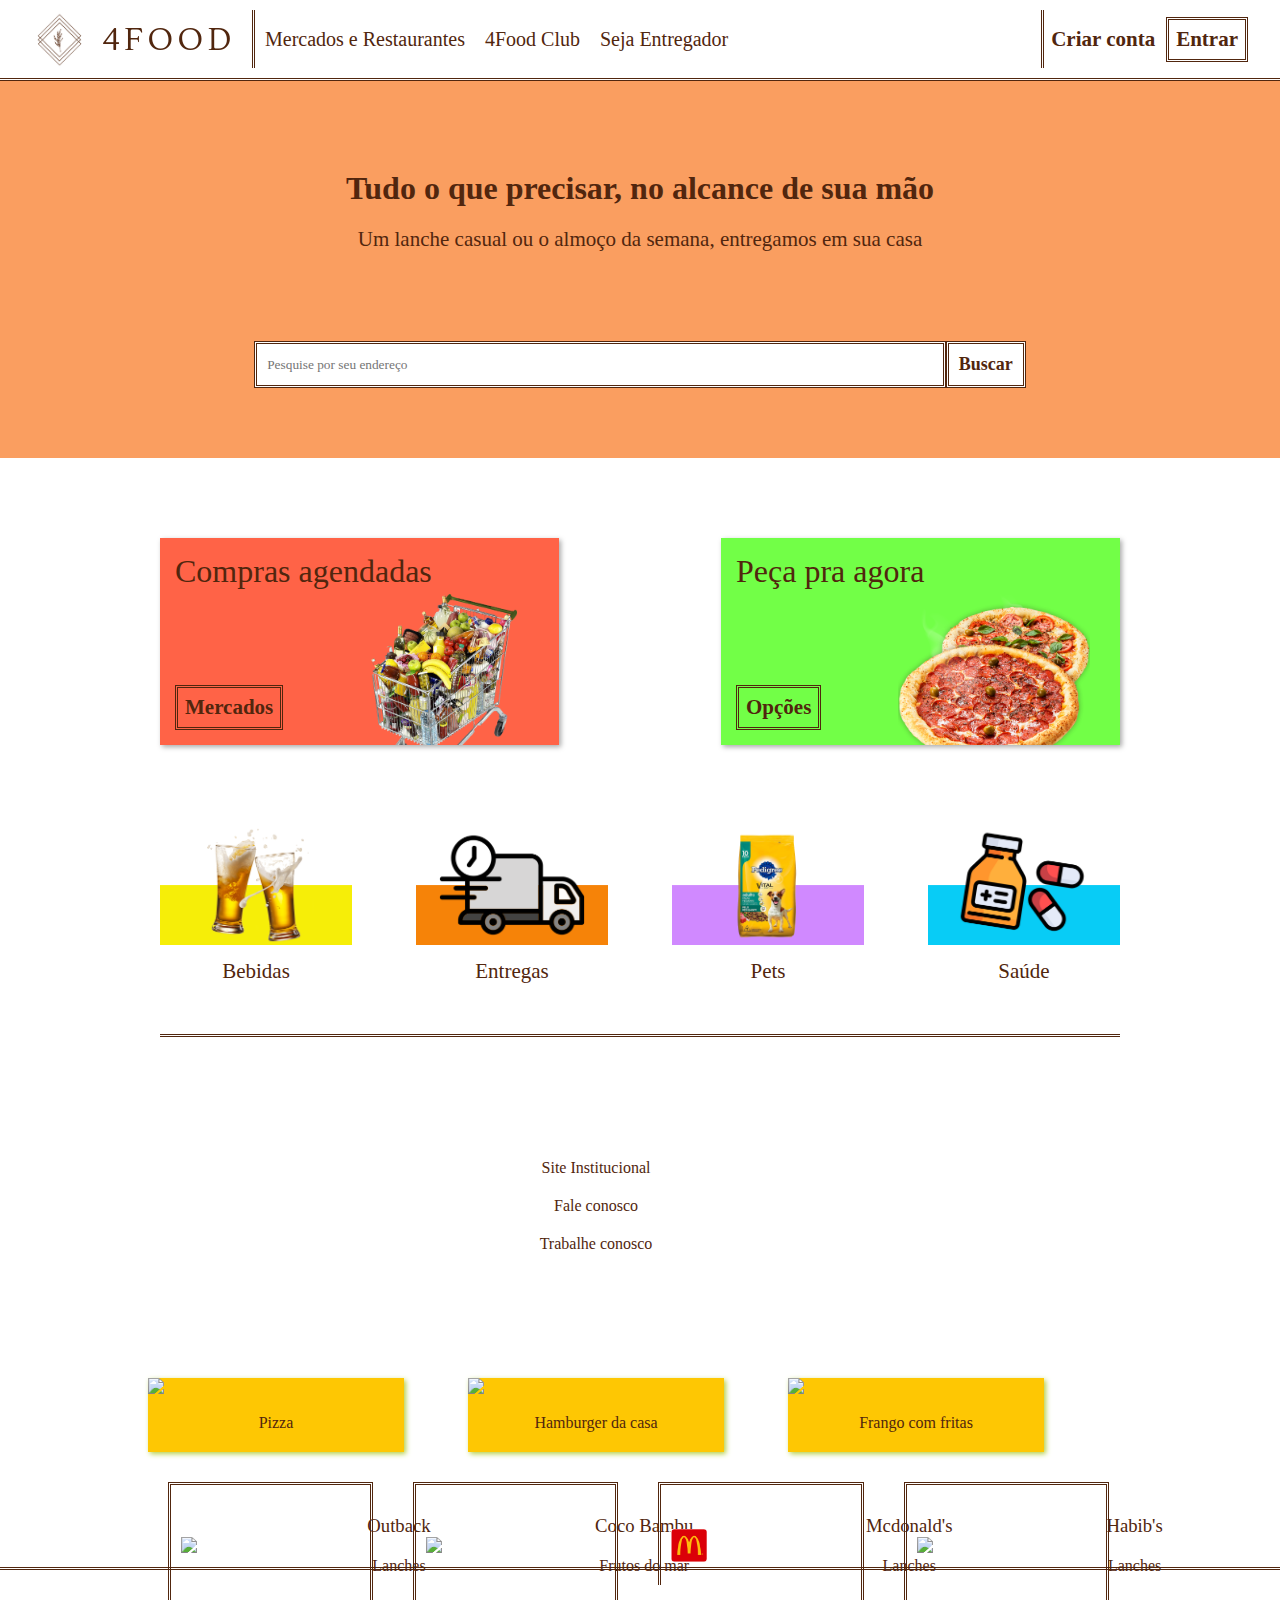
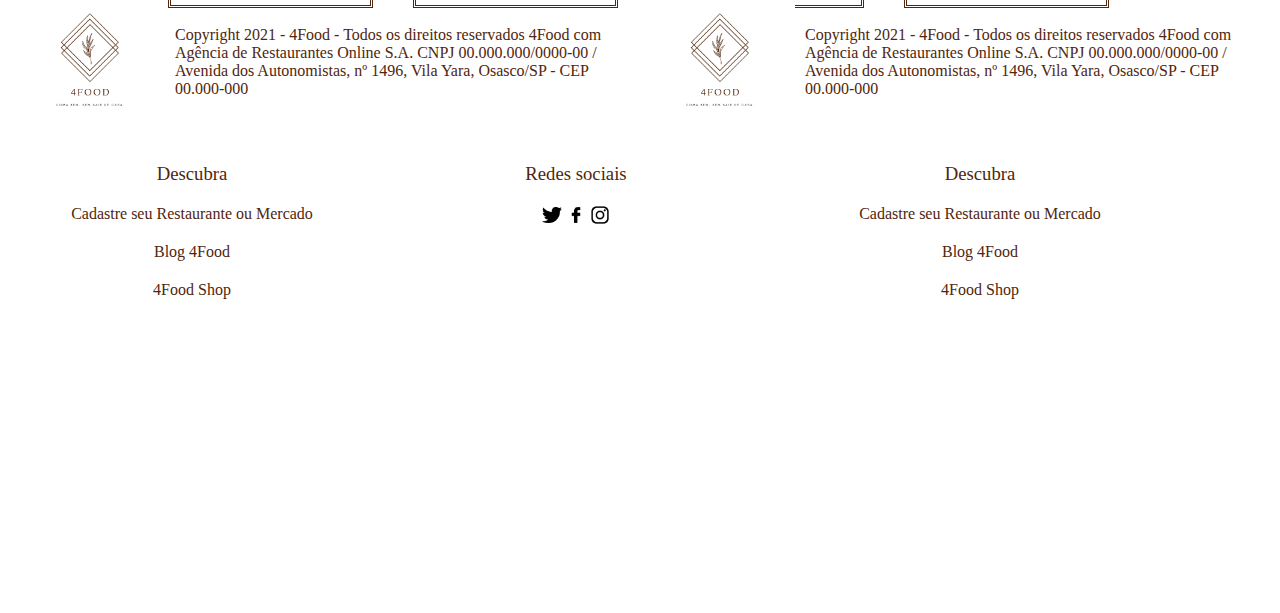
==== commit f9ad2b26: "Merge branch 'master' into matheus-souza-chamada3" ====
--- a/index.html
+++ b/index.html
@@ -1,46 +1,101 @@
 <!DOCTYPE html>
 <html lang="pt-BR">
-
-<head>
-    <meta charset="UTF-8">
-    <meta http-equiv="X-UA-Compatible" content="IE=edge">
-    <meta name="viewport" content="width=device-width,user-scalable=yes, initial-scale=1.0">
+  <head>
+    <meta charset="UTF-8" />
+    <meta http-equiv="X-UA-Compatible" content="IE=edge" />
+    <meta
+      name="viewport"
+      content="width=device-width,user-scalable=yes, initial-scale=1.0"
+    />
     <title>Document</title>
-    <link rel="stylesheet" type="text/CSS" href="style.css">
-</head>
-
-<body>
+    <link rel="stylesheet" type="text/CSS" href="style.css" />
+  </head>
+
+  <body>
     <header>
-        <div id="header-flexpai">
-            <div id="header-esquerda">
-                <div id="logo">
-                    <img id="logo-img1" src="/img-header/Logo.png" alt="Logo 4Food">
-                    <img id="logo-img2" src="/img-header/Texto-logo.png" alt="4Food">
-                </div>
-                <div id="menu-header">
-                    <p>Mercados e Restaurantes</p>
-                    <p>4Food Club</p>
-                    <p>Seja Entregador</p>
-                </div>
-            </div>
-            <div class="login">
-                <a href=""><button id="botao-criar">Criar conta</button></a>
-                <a href=""><button>Entrar</button></a>
-            </div>
-        </div>
+      <div id="header-flexpai">
+        <div id="header-esquerda">
+          <div id="logo">
+            <img id="logo-img1" src="/img-header/Logo.png" alt="Logo 4Food" />
+            <img id="logo-img2" src="/img-header/Texto-logo.png" alt="4Food" />
+          </div>
+          <div id="menu-header">
+            <p>Mercados e Restaurantes</p>
+            <p>4Food Club</p>
+            <p>Seja Entregador</p>
+          </div>
+        </div>
+        <div class="login">
+          <a href=""><button id="botao-criar">Criar conta</button></a>
+          <a href=""><button>Entrar</button></a>
+        </div>
+      </div>
     </header>
+
     <main>
-        <div id="container-chamadas">
-            <div id="chamada1">
-                <h1>Tudo o que precisar, no alcance de sua mão</h1>
-                <h2>Um lanche casual ou o almoço da semana, entregamos em sua casa</h2>
-            </div>
-            <div id="pesquisa-endereco">
-                <input type="text" placeholder="Pesquise por seu endereço">
-                <button type="submit">Buscar</button>
-            </div>
-        </div>
-
+      <div id="container-chamadas">
+        <div id="chamada1">
+          <h1>Tudo o que precisar, no alcance de sua mão</h1>
+          <h2>
+            Um lanche casual ou o almoço da semana, entregamos em sua casa
+          </h2>
+        </div>
+        <div id="pesquisa-endereco">
+          <input type="text" placeholder="Pesquise por seu endereço" />
+          <button type="submit">Buscar</button>
+        </div>
+        <div id="chamada3">
+          <div id="cards-grandes">
+            <div id="card-grande1">
+              <h1>Compras agendadas</h1>
+              <div class="img-card">
+                <button>Mercados</button>
+                <img
+                  src="/img-chamada-3/carrinho.png"
+                  alt="Carrinho de compras"
+                />
+              </div>
+            </div>
+            <div id="card-grande2">
+              <h1>Peça pra agora</h1>
+              <div class="img-card">
+                <button>Opções</button>
+                <img
+                  src="/img-chamada-3/pizzas-png-transparente.png"
+                  alt="Pizza"
+                />
+              </div>
+            </div>
+          </div>
+          <div id="cards-pequenos">
+              <div class="card-pequeno">
+                 <img src="/img-chamada-3/bebidas.png" alt="">
+                <p>Bebidas</p>
+              </div>
+              <div class="card-pequeno">
+                 <img src="/img-chamada-3/rapido.png" alt="">
+                <p>Entregas</p>
+              </div>
+              <div class="card-pequeno">
+                 <img src="/img-chamada-3/ração.png" alt="">
+                <p>Pets</p>
+              </div>
+              <div class="card-pequeno">
+                 <img src="/img-chamada-3/remedio.png" alt="">
+                <p>Saúde</p>
+              </div>
+          </div>
+        </div>
+      </div>
+    </main>
+
+    <section>
+      <div class="colunas-section">
+        <div class="filhos">
+          <h3>4Food</h3>
+          <p>Site Institucional</p>
+          <p>Fale conosco</p>
+          <p>Trabalhe conosco</p>
         <div id="chamada2">
             <div id="container-produtos">
                 <div class="card-produtos">
@@ -114,7 +169,6 @@
                 <p>Site Institucional</p>
                 <p>Fale conosco</p>
                 <p>Trabalhe conosco</p>
-
             </div>
             <div class="filhos">
                 <h3> Descubra</h3>
@@ -129,24 +183,47 @@
                 <a href="https://www.instagram.com/" target="_blank"> <img src="/png/instagram.png"></a>
             </div>
         </div>
-
+        <div class="filhos">
+          <h3>Descubra</h3>
+          <p>Cadastre seu Restaurante ou Mercado</p>
+          <p>Blog 4Food</p>
+          <p>4Food Shop</p>
+        </div>
+        <div class="icones">
+          <h3>Redes sociais</h3>
+          <a href="https://twitter.com/" target="_blank"
+            ><img src="/png/twitter.png"
+          /></a>
+          <a href="https://pt-br.facebook.com/" target="_blank">
+            <img src="/png/facebook.png"
+          /></a>
+          <a href="https://www.instagram.com/" target="_blank">
+            <img src="/png/instagram.png"
+          /></a>
+        </div>
+      </div>
     </section>
 
     <footer>
+      <div class="logo">
+        <img src="/png/4food.png" />
+      </div>
+      <div class="divP">
+        <p>
+          Copyright 2021 - 4Food - Todos os direitos reservados 4Food com
+          Agência de Restaurantes Online S.A. CNPJ 00.000.000/0000-00 / Avenida
+          dos Autonomistas, nº 1496, Vila Yara, Osasco/SP - CEP 00.000-000
+        </p>
+      </div>
         <div class="logo">
             <img src="/png/4food.png">
         </div>
-        <div>
-            <div class="divP">
-                <p>Copyright 2021 - 4Food - Todos os direitos reservados 4Food com Agência de Restaurantes Online S.A.
+        <div class="divP">
+            <p>Copyright 2021 - 4Food - Todos os direitos reservados 4Food com Agência de Restaurantes Online S.A.
 
                     CNPJ 00.000.000/0000-00 / Avenida dos Autonomistas, nº 1496, Vila Yara, Osasco/SP - CEP 00.000-000
-                </p>
-            </div>
-
-
+             </p>
+        </div>
     </footer>
-
-</body>
-
-</html>+  </body>
+</html>
--- a/style.css
+++ b/style.css
@@ -225,27 +225,185 @@
     font: bold 18px serif;
     padding: 10px;
 }
+#chamada3{
+    background-color: #ffffffff;
+    width: 100%;
+    padding: 40px 0;
+    display: flex;
+    flex-flow: column wrap;
+    text-align: center;
+    justify-content: center;
+    align-items: center;
+
+}
+#cards-grandes{
+    width: 75%;
+    padding: 40px 0;
+    display: flex;
+    flex-direction: row;
+    text-align: center;
+    justify-content: space-between;
+}
+#card-grande1{
+    background-color: tomato;
+    padding-left: 15px;
+    padding-top: 15px;
+    display: flex;
+    flex-direction: column;
+    align-items: flex-start;
+    justify-content: space-between;
+    width: 40%;
+    box-shadow: 2px 2px 5px darkgrey;
+}
+#card-grande1 img{
+    width: 40%; 
+    margin-left: 20%;   
+    margin-right: 10%;   
+}
+#card-grande1 button{
+    border: 3px double #51260e;
+    background-color: inherit;
+    font: bold 21px serif;
+    width: max-content;
+    margin: 15px 0px;
+    padding: 7px;
+}
+#card-grande2{
+    background-color: rgb(114, 255, 71);
+    padding-left: 15px;
+    padding-top: 15px;
+    display: flex;
+    flex-direction: column;
+    align-items: flex-start;
+    justify-content: space-between;
+    width: 40%;
+    box-shadow: 2px 2px 5px darkgrey;
+}
+#card-grande2 img{
+    width: 50%; 
+    margin-left: 20%;   
+    margin-right: 10%;
+}
+#card-grande2 button{
+    border: 3px double #51260e;
+    background-color: inherit;
+    font: bold 21px serif;
+    margin: 15px 0px;
+    padding: 7px;
+}
+.img-card{
+    /* background-color: #fa9e60; */
+    width: 100%;
+    display: flex;
+    align-items: flex-end;
+    justify-content: space-between;
+}
+#cards-pequenos{
+    width: 75%;
+    padding: 40px 0;
+    display: flex;
+    flex-direction: row;
+    text-align: center;
+    justify-content: space-between;
+    border-bottom: 3px double #51260e;
+}
+.card-pequeno{
+    /* background-color: aqua; */
+    width: 20%;
+}
+.card-pequeno img{
+    width: 100%;
+}
+.card-pequeno p{
+    margin: 10px 0;
+    font-size: 21px;
+}
+.card-pequeno:hover{
+    transform: scale(1.1);
+    transition: 0.2s;
+}
+
 
 /* Responsividade Container Chamadas*/
+
+@media screen and (min-device-width:1750px) and (max-device-width:2560px){
+    #menu-header p{
+        font-size: 26px;
+    }
+    #chamada1 h1{
+        font-size: 41px;
+    }
+    #chamada1 h2{
+        font-size: 25px;
+    }
+    #pesquisa-endereco input{
+        font-size: 21px;
+    }
+    #card-grande1 button{
+        font: bold 31px serif;
+        margin: 25px 0px;
+    }
+    #card-grande2 button{
+        font: bold 31px serif;
+        margin: 25px 0px;
+    }
+    .card-pequeno p{
+        font-size: 31px;
+    }
+}
 
 @media screen and (min-device-width:320px) and (max-device-width:425px){
     #chamada1{
         width: 85%;
-        height: 20vh;
-        padding: 40px 0;
-        display: flex;
-        flex-direction: column;
-        text-align: center;
-        justify-content: center;   
     }
     #pesquisa-endereco{
-        /* background-color: aqua; */
         width: 85%;
-        padding-bottom: 70px;
-        display: flex;
-        flex-direction: row;
+    }
+    #card-grande1{
+        padding-top:10px;
+        padding-right:15px;
+        align-items: center;
+    }
+    #card-grande1{
+        font-size: 15px;
+    }
+    #card-grande2{
+        padding-left: 0px;
+        align-items: center;
+    }
+    #card-grande2{
+        font-size: 15px;
+    }
+    .img-card{
         justify-content: center;
     }
+    .img-card img{
+        display: none;
+    }
+    .card-pequeno p{
+        margin: 5px 0;
+        font-size: 15px;
+    }
+}
+
+@media screen and (min-device-width:300px) and (max-device-width:320px){
+    #card-grande1{
+        font-size: 12px;
+    }
+    #card-grande2{
+        font-size: 12px;
+    }
+    .card-pequeno p{
+        margin: 5px 0;
+        font-size: 15px;
+    }
+}
+footer{  
+    border-top: 3px double #51260e;  
+    padding: 15px 10px;
+    display: flex;  
+    align-items: center; 
+    /* background-color: aqua;  */   
 }
 
 /* <<<<<<<<< id = chamada2 >>>>>>>>>> */
@@ -257,11 +415,7 @@
     justify-content: center;
     margin-top: 10px;
     min-height: 50vh;    
-    column-gap: 10px;
-    
-    /* background-color: #51260e;  */
-    
-    
+    column-gap: 10px;          
 }
 #container-produtos{
     display: flex;
@@ -295,7 +449,6 @@
     -webkit-transform: scale(1.3);
     transform: scale(1.1);
     transition: 0.2s;
-
 }
 .img-produtos{
     width: 100%;
@@ -330,19 +483,13 @@
     
 }
 
-
-
 /* <<<<<<<<<<< Section e Footer>>>>>>>>>>> */
 .filhos{
-    text-align: center;   
-   
-    
-}
-
+    text-align: center;
+}
 .icones img{
     width: 20px;
 }
-
 section{
     display: flex;       
     columns: repeat(3);    
@@ -350,8 +497,7 @@
     margin: 20px;
     height: 50vh;
     text-align: center;  
-    border: 20px;
-    
+    border: 20px; 
 }
 section h3{
     width: 30vw;
@@ -364,32 +510,24 @@
     flex-flow: row wrap;
     text-align: center;
     width: 90vw;
-    justify-content: center;  
-
-    
+    justify-content: center;      
 }
 section p{
     margin-bottom: 20px;
 }
-
+.logo{
+    align-items: flex-end;
+    margin: 5px;
+}
+.logo img{
+    width: 150px;   
+}
+.divP{
+    margin: 5px;  
+}
 footer{    
     padding: 10px;
-    display: flex;    
-    
-    
-}
-
-.logo img{
-    width: 50px;   
-
-}
-.logo{    
-    align-items: flex-end;
-    margin: 5px;
-}
-.divP{    
-    margin: 5px;
-    
+    display: flex;       
 }
 
 /* <<<<<<<<<<<<<<<<<<<<<<<Responsividade da chamada2>>>>>>>>>>>>>>>>> */
@@ -398,42 +536,35 @@
     
     .card-produtos p{
         font-size: 0.8rem;
-    }
-    
+    }   
     #container-mercados{ 
         display: grid; 
         grid-template-columns: repeat(2, 50%);        
         gap: 10px;        
         margin: 0 20px;
-        padding: 0 10px;     
-        
-    }   
-    
+        padding: 0 10px;       
+    }       
     .card-mercado{
         width: 120px;
         padding: 5px;
         margin: 10px;
     }
-
     .texto-mercado h3{       
         font-size: 0.8rem;
     }
     .texto-mercado p{
         font-size: 0.6rem;
     }
-
     .img-mercado{
         width: 50%;
     }
-
     .filhos{
         display: flex;
         flex-direction: column;
         justify-content: flex-end;
         align-items: center;
     }
-
     section{
         height: 60vh;
     }
-}
+}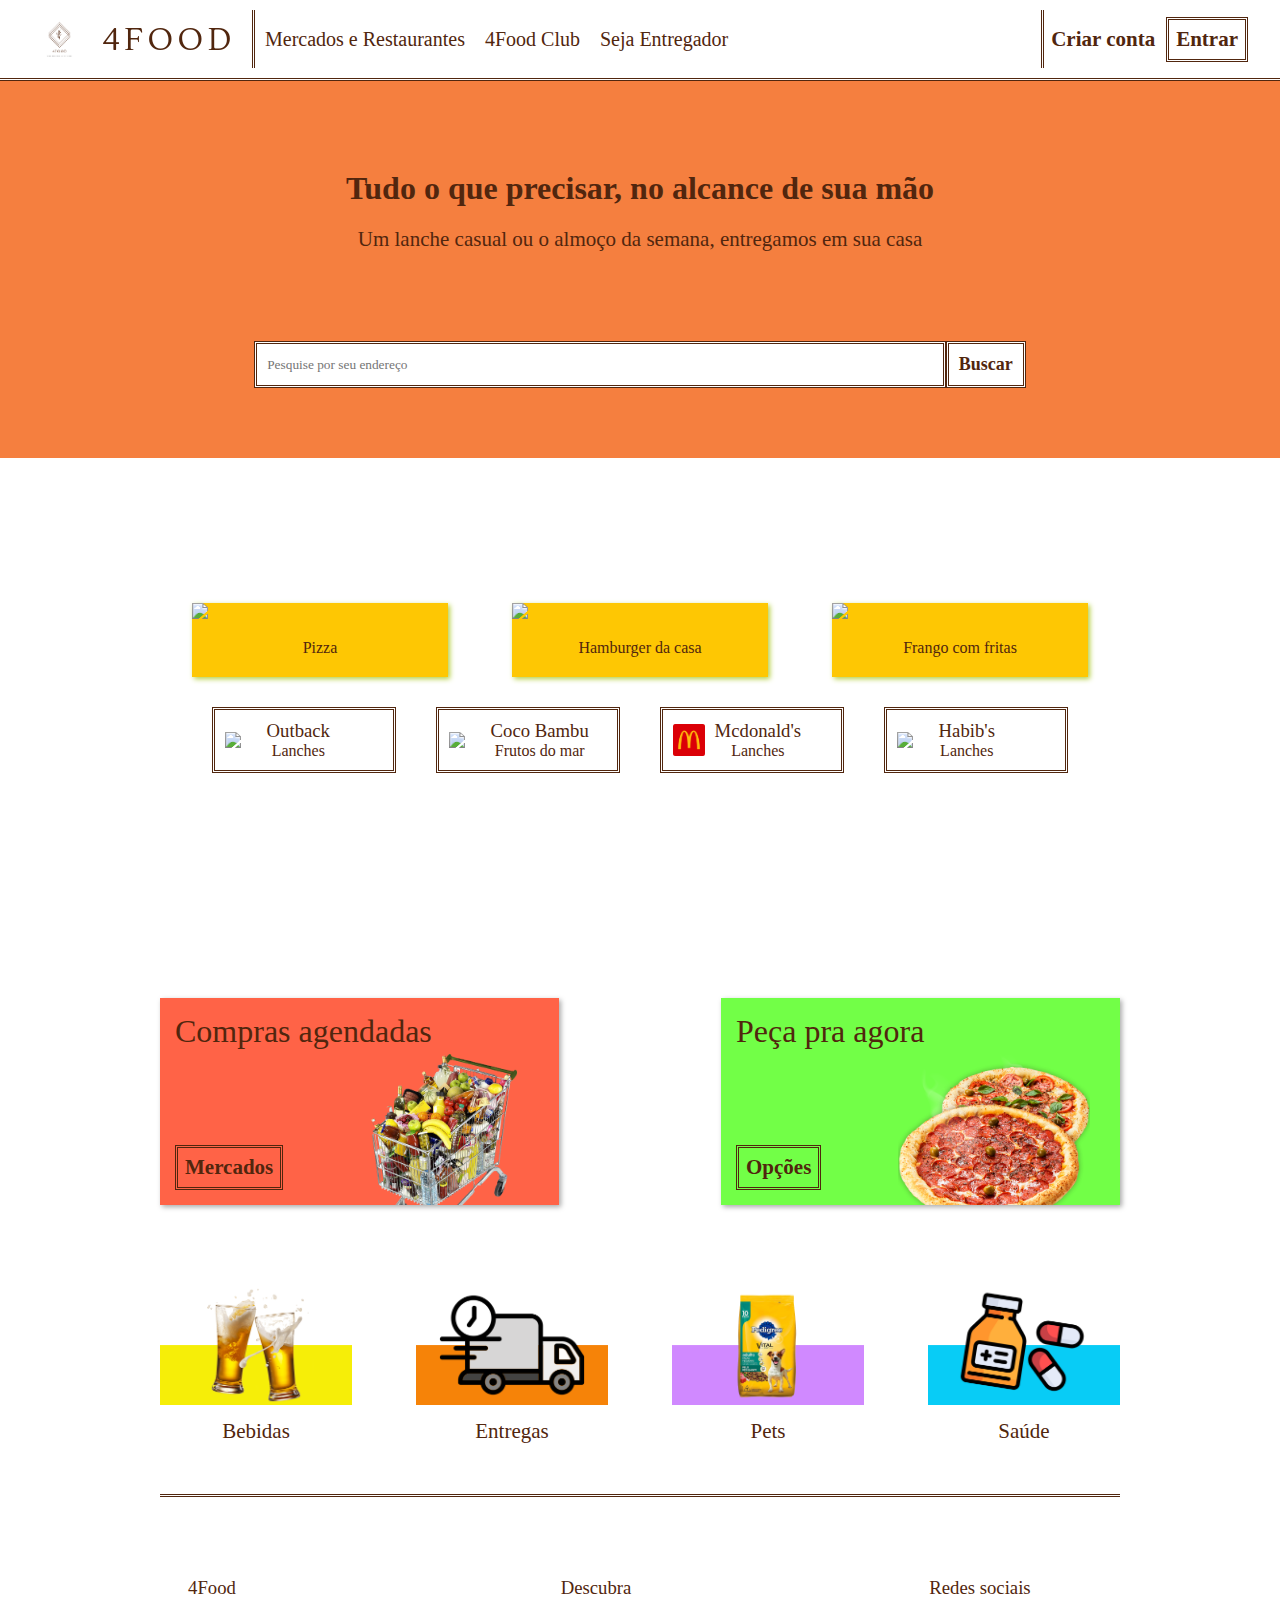
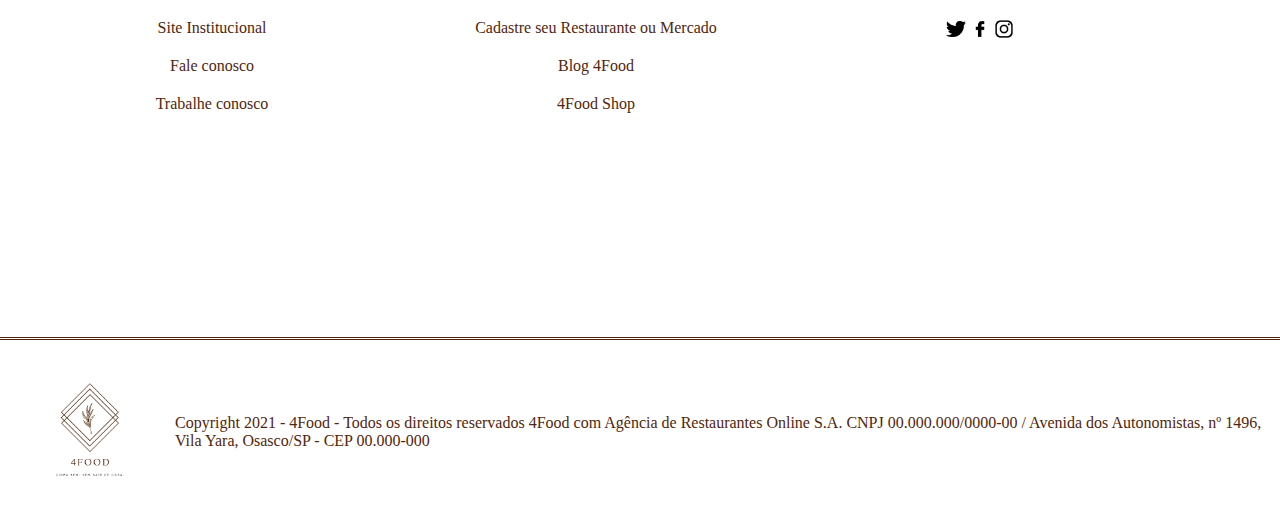
==== commit 1bede809: "Reparos em conflitos foram resolvidos" ====
--- a/index.html
+++ b/index.html
@@ -16,7 +16,7 @@
       <div id="header-flexpai">
         <div id="header-esquerda">
           <div id="logo">
-            <img id="logo-img1" src="/img-header/Logo.png" alt="Logo 4Food" />
+            <img id="logo-img1" src="/img-header/4food.png" alt="Logo 4Food" />
             <img id="logo-img2" src="/img-header/Texto-logo.png" alt="4Food" />
           </div>
           <div id="menu-header">
@@ -34,16 +34,73 @@
 
     <main>
       <div id="container-chamadas">
-        <div id="chamada1">
-          <h1>Tudo o que precisar, no alcance de sua mão</h1>
-          <h2>
-            Um lanche casual ou o almoço da semana, entregamos em sua casa
-          </h2>
+        <div id="fundo1">
+          <div id="chamada1">
+            <h1>Tudo o que precisar, no alcance de sua mão</h1>
+            <h2>
+              Um lanche casual ou o almoço da semana, entregamos em sua casa
+            </h2>
+          </div>
+          <div id="pesquisa-endereco">
+            <input type="text" placeholder="Pesquise por seu endereço" />
+            <button type="submit">Buscar</button>
+          </div>
         </div>
-        <div id="pesquisa-endereco">
-          <input type="text" placeholder="Pesquise por seu endereço" />
-          <button type="submit">Buscar</button>
-        </div>
+
+        <div id="chamada2">
+          <div id="container-produtos">
+              <div class="card-produtos">
+                  <img class="img-produtos"
+                      src="https://encrypted-tbn0.gstatic.com/images?q=tbn:ANd9GcTQbc4IU8F9WM96T_GOR7ma2NWfwMwD1ORxpg&usqp=CAU">
+                  <p>Pizza</p>
+              </div>
+              <div class="card-produtos">
+                  <img class="img-produtos"
+                      src="https://p4.wallpaperbetter.com/wallpaper/902/877/69/hamburger-desktop-photo-wallpaper-preview.jpg">
+                  <p>Hamburger da casa</p>
+              </div>
+              <div class="card-produtos">
+                  <img class="img-produtos"
+                      src="https://img.elo7.com.br/product/original/22565B3/adesivo-parede-prato-comida-frango-salada-restaurante-lindo-adesivo-parede.jpg">
+                  <p>Frango com fritas</p>
+              </div>
+          </div>
+
+          <div id="container-mercados">
+              <div class="card-mercado">
+                  <img class="img-mercado" src="https://faminto.com/view/img/menu/2442/logo.png">
+                  <div class="texto-mercado">
+                      <h3>Outback</h3>
+                      <p>Lanches</p>
+                  </div>
+              </div>
+              <div class="card-mercado">
+                  <img class="img-mercado"
+                      src="https://static-images.ifood.com.br/image/upload/t_high/logosgde/725cba27-3ad0-4ae4-8fef-99df987c9c67_COCOB_IANIA.png">
+                  <div class="texto-mercado">
+                      <h3>Coco Bambu</h3>
+                      <p>Frutos do mar</p>
+                  </div>
+              </div>
+              <div class="card-mercado">
+                  <img class="img-mercado"
+                      src="/img restaurantes/mcdonalds-logo-bg-red.png">
+                  <div class="texto-mercado">
+                      <h3>Mcdonald's</h3>
+                      <p>Lanches</p>
+                  </div>
+
+              </div>
+              <div class="card-mercado">
+                  <img class="img-mercado" src="https://site.alphacode.com.br/wp-content/uploads/2019/08/icon.png">
+                  <div class="texto-mercado">
+                      <h3>Habib's</h3>
+                      <p>Lanches</p>
+                  </div>
+              </div>
+          </div>
+      </div>
+
         <div id="chamada3">
           <div id="cards-grandes">
             <div id="card-grande1">
@@ -90,79 +147,6 @@
     </main>
 
     <section>
-      <div class="colunas-section">
-        <div class="filhos">
-          <h3>4Food</h3>
-          <p>Site Institucional</p>
-          <p>Fale conosco</p>
-          <p>Trabalhe conosco</p>
-        <div id="chamada2">
-            <div id="container-produtos">
-                <div class="card-produtos">
-                    <img class="img-produtos"
-                        src="https://encrypted-tbn0.gstatic.com/images?q=tbn:ANd9GcTQbc4IU8F9WM96T_GOR7ma2NWfwMwD1ORxpg&usqp=CAU">
-                    <p>Pizza</p>
-                </div>
-
-                <div class="card-produtos">
-                    <img class="img-produtos"
-                        src="https://p4.wallpaperbetter.com/wallpaper/902/877/69/hamburger-desktop-photo-wallpaper-preview.jpg">
-                    <p>Hamburger da casa</p>
-                </div>
-
-                <div class="card-produtos">
-                    <img class="img-produtos"
-                        src="https://img.elo7.com.br/product/original/22565B3/adesivo-parede-prato-comida-frango-salada-restaurante-lindo-adesivo-parede.jpg">
-                    <p>Frango com fritas</p>
-                </div>
-            </div>
-
-            <div id="container-mercados">
-                <div class="card-mercado">
-                    <img class="img-mercado" src="https://faminto.com/view/img/menu/2442/logo.png">
-                    <div class="texto-mercado">
-                        <h3>Outback</h3>
-                        <p>Lanches</p>
-                    </div>
-
-                </div>
-
-                <div class="card-mercado">
-                    <img class="img-mercado"
-                        src="https://static-images.ifood.com.br/image/upload/t_high/logosgde/725cba27-3ad0-4ae4-8fef-99df987c9c67_COCOB_IANIA.png">
-                    <div class="texto-mercado">
-                        <h3>Coco Bambu</h3>
-                        <p>Frutos do mar</p>
-                    </div>
-
-                </div>
-
-                <div class="card-mercado">
-                    <img class="img-mercado"
-                        src="[data-uri]">
-                    <div class="texto-mercado">
-                        <h3>Mcdonald's</h3>
-                        <p>Lanches</p>
-                    </div>
-
-                </div>
-
-                <div class="card-mercado">
-                    <img class="img-mercado" src="https://site.alphacode.com.br/wp-content/uploads/2019/08/icon.png">
-                    <div class="texto-mercado">
-                        <h3>Habib's</h3>
-                        <p>Lanches</p>
-                    </div>
-
-                </div>
-            </div>
-        </div>
-
-
-
-    </main>
-
-    <section>
         <div class="colunas-section">
             <div class="filhos">
                 <h3> 4Food</h3>
@@ -183,25 +167,6 @@
                 <a href="https://www.instagram.com/" target="_blank"> <img src="/png/instagram.png"></a>
             </div>
         </div>
-        <div class="filhos">
-          <h3>Descubra</h3>
-          <p>Cadastre seu Restaurante ou Mercado</p>
-          <p>Blog 4Food</p>
-          <p>4Food Shop</p>
-        </div>
-        <div class="icones">
-          <h3>Redes sociais</h3>
-          <a href="https://twitter.com/" target="_blank"
-            ><img src="/png/twitter.png"
-          /></a>
-          <a href="https://pt-br.facebook.com/" target="_blank">
-            <img src="/png/facebook.png"
-          /></a>
-          <a href="https://www.instagram.com/" target="_blank">
-            <img src="/png/instagram.png"
-          /></a>
-        </div>
-      </div>
     </section>
 
     <footer>
@@ -215,15 +180,6 @@
           dos Autonomistas, nº 1496, Vila Yara, Osasco/SP - CEP 00.000-000
         </p>
       </div>
-        <div class="logo">
-            <img src="/png/4food.png">
-        </div>
-        <div class="divP">
-            <p>Copyright 2021 - 4Food - Todos os direitos reservados 4Food com Agência de Restaurantes Online S.A.
-
-                    CNPJ 00.000.000/0000-00 / Avenida dos Autonomistas, nº 1496, Vila Yara, Osasco/SP - CEP 00.000-000
-             </p>
-        </div>
     </footer>
   </body>
 </html>
--- a/style.css
+++ b/style.css
@@ -179,13 +179,22 @@
 /* Definições da Main */
 
 #container-chamadas{
-    background-color: #fa9e60;
+    background-color: #ffffffff;
     display: flex;
     flex-direction: column;
     justify-content: center;
     text-align: center;
     align-items: center;
 
+}
+#fundo1{
+    background-color: #f57f3f;
+    display: flex;
+    flex-direction: column;
+    justify-content: center;
+    text-align: center;
+    align-items: center;
+    width: 100vw;
 }
 #chamada1{
     width: 50%;
@@ -225,6 +234,19 @@
     font: bold 18px serif;
     padding: 10px;
 }
+/* <<<<<<<<< id = chamada2 >>>>>>>>>> */
+
+#chamada2{
+    background-color: #ffffffff;
+    display: flex;
+    flex-direction: column;    
+    align-items: center;
+    justify-content: center;
+    margin-top: 10px;
+    min-height: 50vh;    
+    column-gap: 10px;          
+}
+
 #chamada3{
     background-color: #ffffffff;
     width: 100%;
@@ -406,17 +428,7 @@
     /* background-color: aqua;  */   
 }
 
-/* <<<<<<<<< id = chamada2 >>>>>>>>>> */
-
-#chamada2{
-    display: flex;
-    flex-direction: column;    
-    align-items: center;
-    justify-content: center;
-    margin-top: 10px;
-    min-height: 50vh;    
-    column-gap: 10px;          
-}
+
 #container-produtos{
     display: flex;
     flex-direction: row;
@@ -495,7 +507,7 @@
     columns: repeat(3);    
     column-gap: 20px;
     margin: 20px;
-    height: 50vh;
+    height: 40vh;
     text-align: center;  
     border: 20px; 
 }
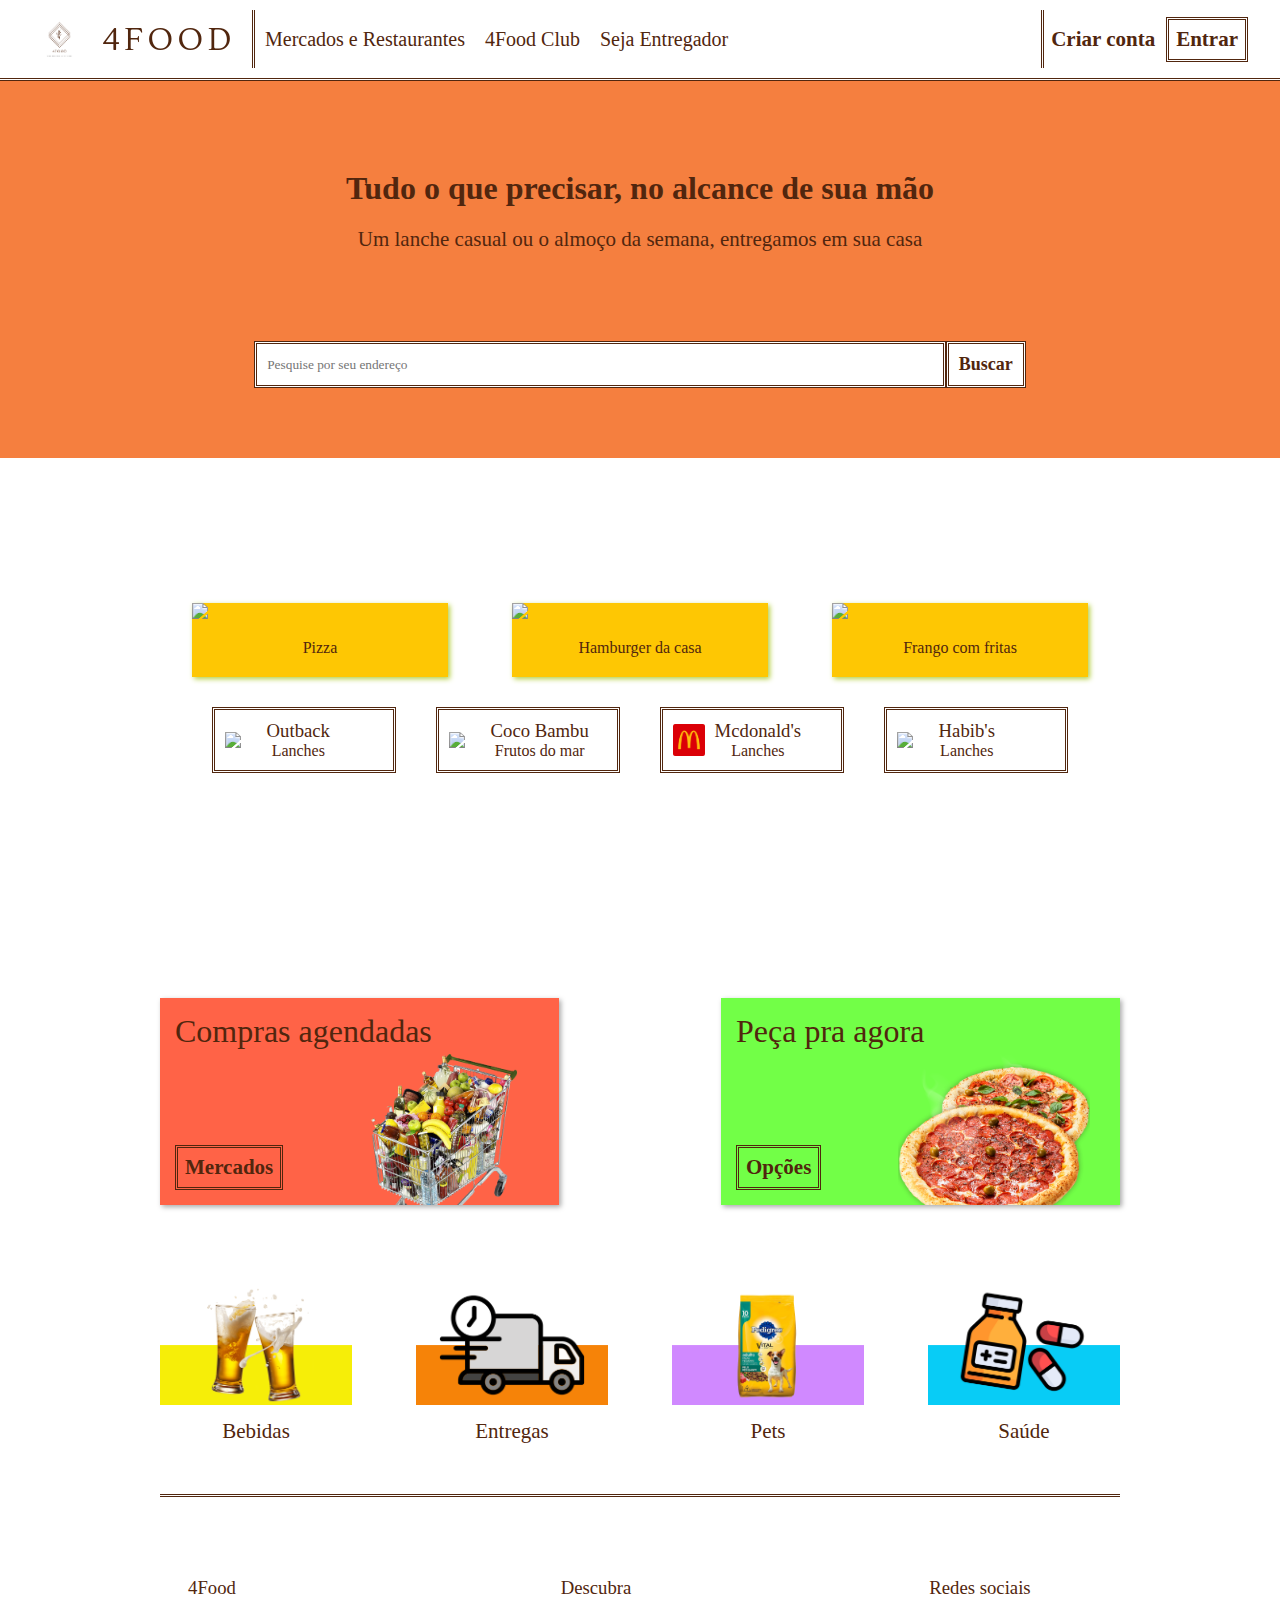
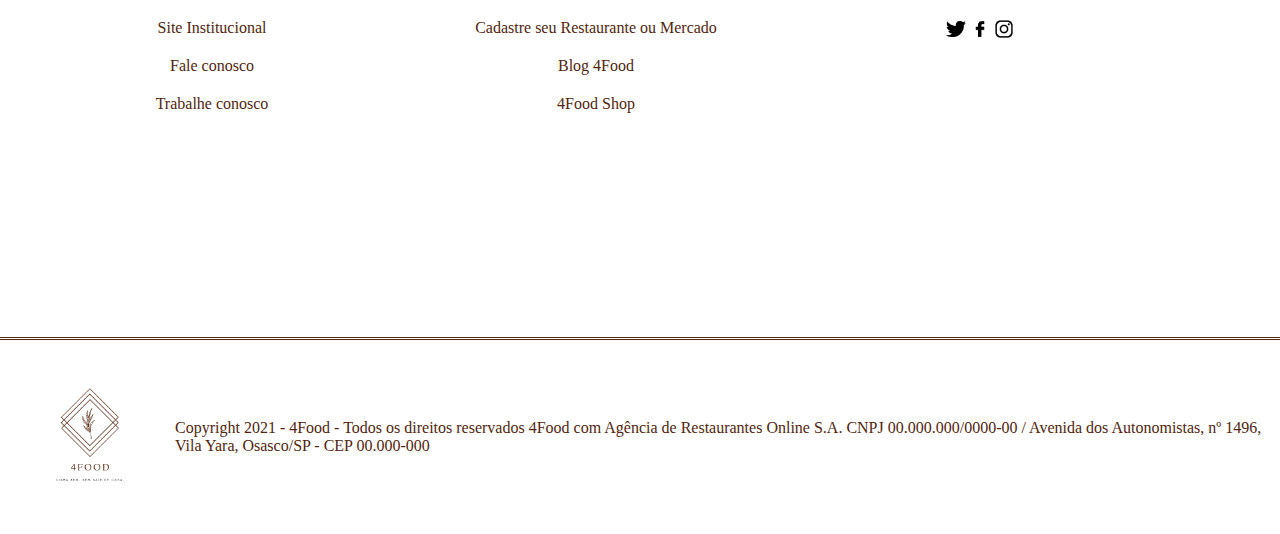
==== commit 26feda19: "Header e Footer adicionados a pagina, identidade ajustada" ====
--- a/index.html
+++ b/index.html
@@ -26,7 +26,7 @@
           </div>
         </div>
         <div class="login">
-          <a href=""><button id="botao-criar">Criar conta</button></a>
+          <a href="index2.html" target="blank"><button id="botao-criar">Criar conta</button></a>
           <a href=""><button>Entrar</button></a>
         </div>
       </div>
--- a/style.css
+++ b/style.css
@@ -196,6 +196,9 @@
     align-items: center;
     width: 100vw;
 }
+
+/* Definições chamada 1 */
+
 #chamada1{
     width: 50%;
     height: 20vh;
@@ -234,7 +237,8 @@
     font: bold 18px serif;
     padding: 10px;
 }
-/* <<<<<<<<< id = chamada2 >>>>>>>>>> */
+
+/* Definições Chamada2 */
 
 #chamada2{
     background-color: #ffffffff;
@@ -246,6 +250,68 @@
     min-height: 50vh;    
     column-gap: 10px;          
 }
+#container-produtos{
+    display: flex;
+    flex-direction: row;
+    align-items: center;
+    justify-content: space-between;
+    margin: 10px;
+    width: 70vw;
+}
+.card-produtos{
+    display: flex;
+    flex-direction: column;
+    justify-content: space-between;
+    align-items: center;
+    box-shadow: 2px 2px 5px #b6d048;
+    text-align: center;
+    width: 20vw;
+    background-color: #fec703;
+}
+.card-produtos:hover{
+    -moz-transform: scale(1.1);
+    -webkit-transform: scale(1.3);
+    transform: scale(1.1);
+    transition: 0.2s;
+}
+.img-produtos{
+    width: 100%;
+}
+
+.card-produtos p{
+    margin: 20px 0;
+}
+#container-mercados{
+    display: flex;
+    flex-direction: row;
+    align-items: center;
+    justify-content: space-between;
+    width: 70vw;
+}
+.card-mercado{
+    display: flex;
+    flex-direction: row;
+    /* justify-content: space-between; */
+    align-items: center;
+    border: 3px double #51260e;
+    text-align: center;
+    width: 20%;
+    padding: 10px;
+    margin: 20px;
+    transition: 0.8s linear;
+}
+.card-mercado:hover{
+    box-shadow: 0px 0px 0px 15px #51260e;
+}
+.texto-mercado{
+    margin: 0 10px;
+}
+.img-mercado{
+    width: 20%;
+    
+}
+
+/* Definições Chamada 3*/
 
 #chamada3{
     background-color: #ffffffff;
@@ -256,7 +322,6 @@
     text-align: center;
     justify-content: center;
     align-items: center;
-
 }
 #cards-grandes{
     width: 75%;
@@ -345,7 +410,6 @@
     transition: 0.2s;
 }
 
-
 /* Responsividade Container Chamadas*/
 
 @media screen and (min-device-width:1750px) and (max-device-width:2560px){
@@ -420,129 +484,8 @@
         font-size: 15px;
     }
 }
-footer{  
-    border-top: 3px double #51260e;  
-    padding: 15px 10px;
-    display: flex;  
-    align-items: center; 
-    /* background-color: aqua;  */   
-}
-
-
-#container-produtos{
-    display: flex;
-    flex-direction: row;
-    align-items: center;
-    justify-content: space-between;
-    margin: 10px;
-    width: 70vw;
-}
-
-#container-mercados{
-    display: flex;
-    flex-direction: row;
-    align-items: center;
-    justify-content: space-between;
-    width: 70vw;
-}
-.card-produtos{
-    display: flex;
-    flex-direction: column;
-    justify-content: space-between;
-    align-items: center;
-    box-shadow: 2px 2px 5px #b6d048;
-    text-align: center;
-    width: 20vw;
-    background-color: #fec703;
-}
-
-.card-produtos:hover{
-    -moz-transform: scale(1.1);
-    -webkit-transform: scale(1.3);
-    transform: scale(1.1);
-    transition: 0.2s;
-}
-.img-produtos{
-    width: 100%;
-}
-
-.card-produtos p{
-    margin: 20px 0;
-}
-
-.card-mercado{
-    display: flex;
-    flex-direction: row;
-    /* justify-content: space-between; */
-    align-items: center;
-    border: 3px double #51260e;
-    text-align: center;
-    width: 20%;
-    padding: 10px;
-    margin: 20px;
-    transition: 0.8s linear;
-}
-
-.card-mercado:hover{
-    box-shadow: 0px 0px 0px 15px #51260e;
-}
-
-.texto-mercado{
-    margin: 0 10px;
-}
-.img-mercado{
-    width: 20%;
-    
-}
-
-/* <<<<<<<<<<< Section e Footer>>>>>>>>>>> */
-.filhos{
-    text-align: center;
-}
-.icones img{
-    width: 20px;
-}
-section{
-    display: flex;       
-    columns: repeat(3);    
-    column-gap: 20px;
-    margin: 20px;
-    height: 40vh;
-    text-align: center;  
-    border: 20px; 
-}
-section h3{
-    width: 30vw;
-    margin-bottom: 20px;
-    margin-top: 20px;
-    text-align: center;
-}
-.colunas-section{
-    display:flex;
-    flex-flow: row wrap;
-    text-align: center;
-    width: 90vw;
-    justify-content: center;      
-}
-section p{
-    margin-bottom: 20px;
-}
-.logo{
-    align-items: flex-end;
-    margin: 5px;
-}
-.logo img{
-    width: 150px;   
-}
-.divP{
-    margin: 5px;  
-}
-footer{    
-    padding: 10px;
-    display: flex;       
-}
-
-/* <<<<<<<<<<<<<<<<<<<<<<<Responsividade da chamada2>>>>>>>>>>>>>>>>> */
+
+/* Responsividade Chamada 2 */
 
 @media screen and (min-device-width : 320px) and (max-device-width : 480px){
     
@@ -579,4 +522,55 @@
     section{
         height: 60vh;
     }
+}
+
+/* Definições Section e Footer */
+
+section{
+    display: flex;       
+    columns: repeat(3);    
+    column-gap: 20px;
+    margin: 20px;
+    height: 40vh;
+    text-align: center;  
+    border: 20px; 
+}
+.colunas-section{
+    display:flex;
+    flex-flow: row wrap;
+    text-align: center;
+    width: 90vw;
+    justify-content: center;      
+}
+.filhos{
+    text-align: center;
+}
+.icones img{
+    width: 20px;
+}
+section h3{
+    width: 30vw;
+    margin-bottom: 20px;
+    margin-top: 20px;
+    text-align: center;
+}
+section p{
+    margin-bottom: 20px;
+}
+footer{  
+    border-top: 3px double #51260e;  
+    padding: 15px 10px;
+    display: flex;  
+    align-items: center; 
+    /* background-color: aqua;  */   
+}
+.logo{
+    align-items: flex-end;
+    margin: 5px;
+}
+.logo img{
+    width: 150px;   
+}
+.divP{
+    margin: 5px;  
 }